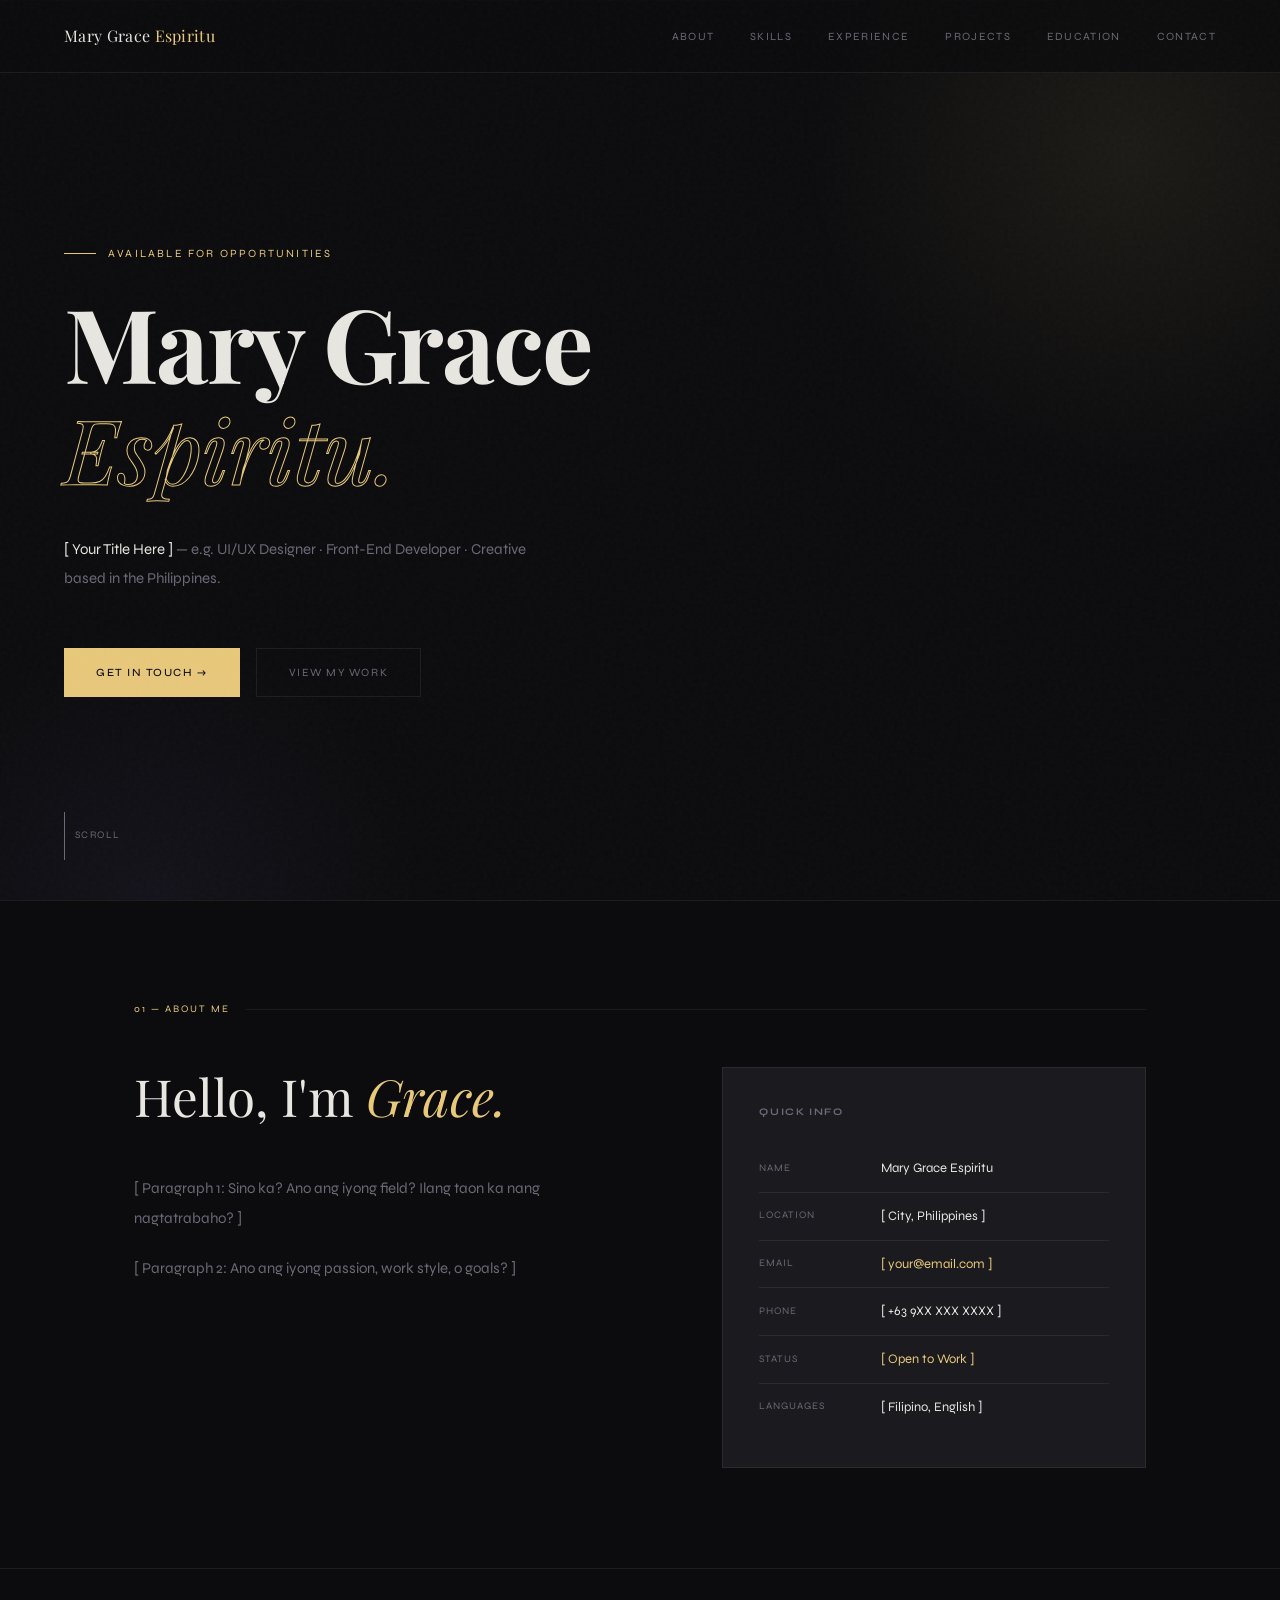
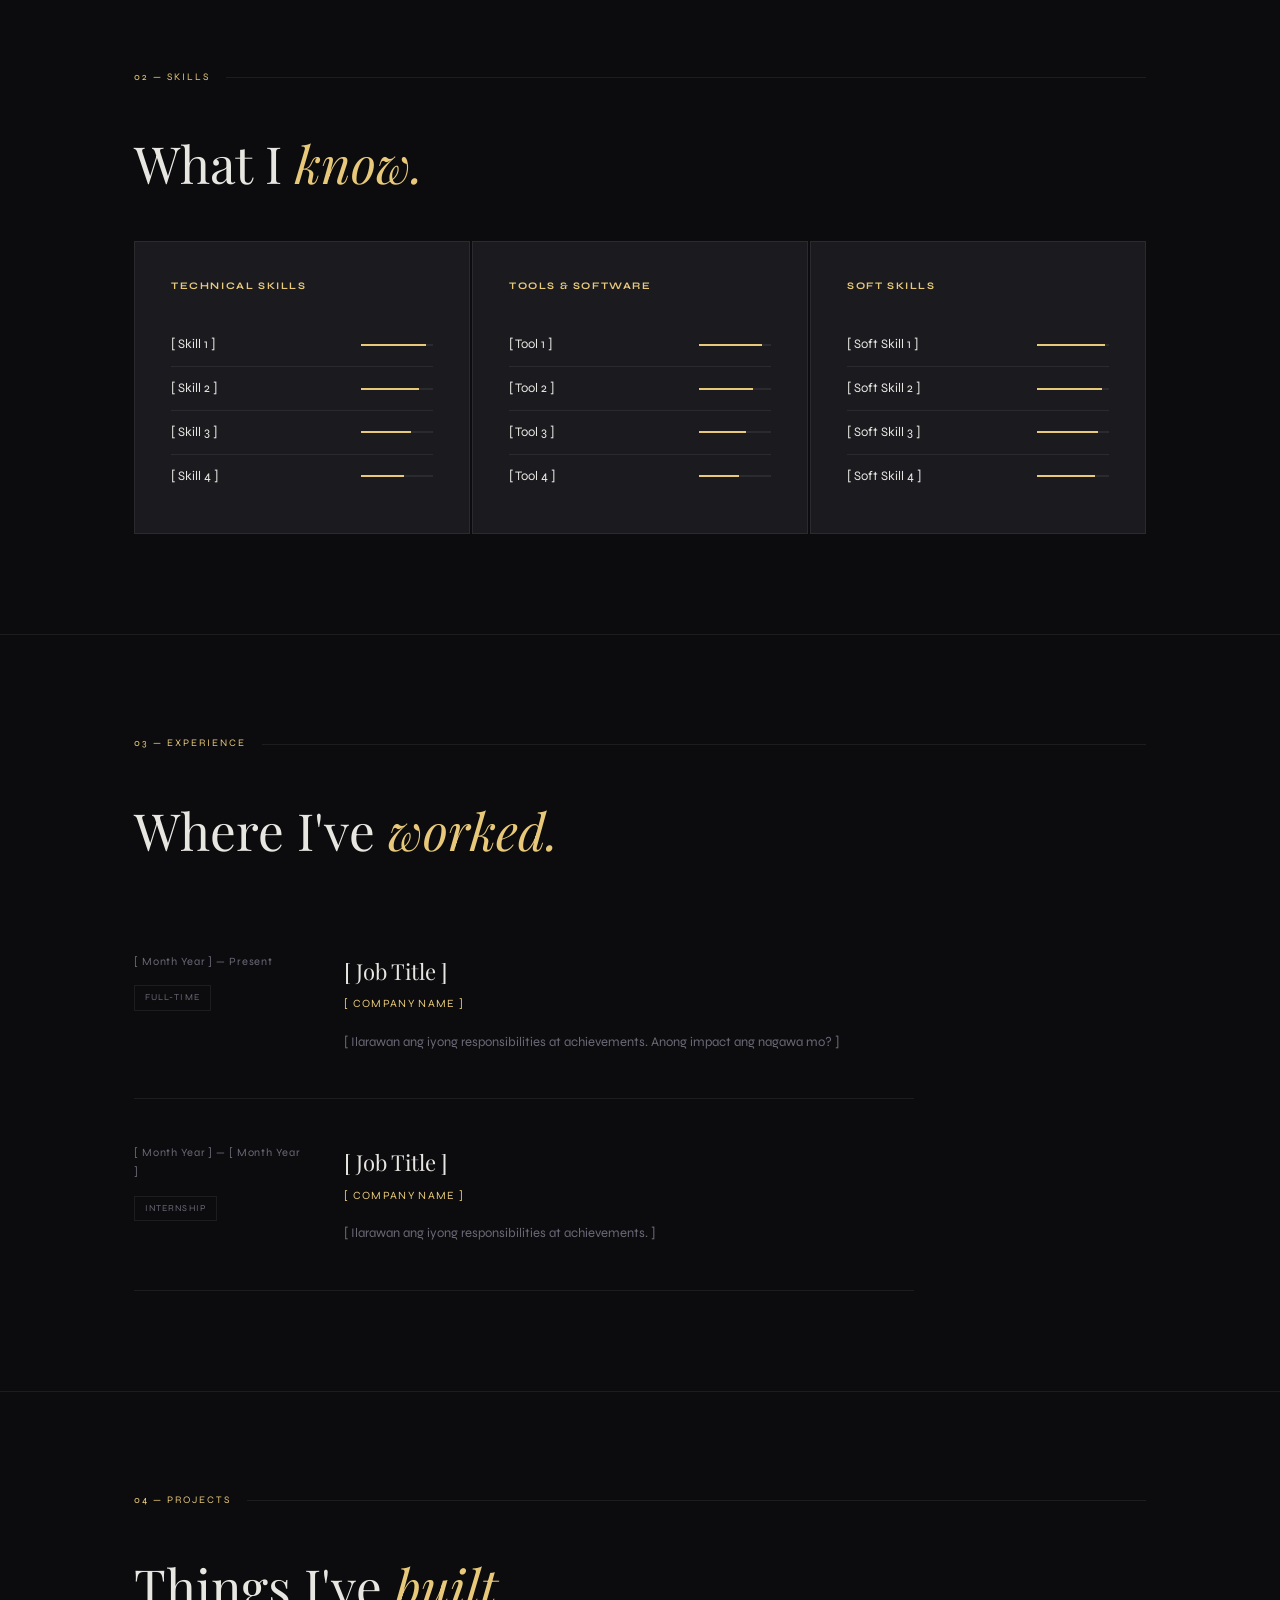
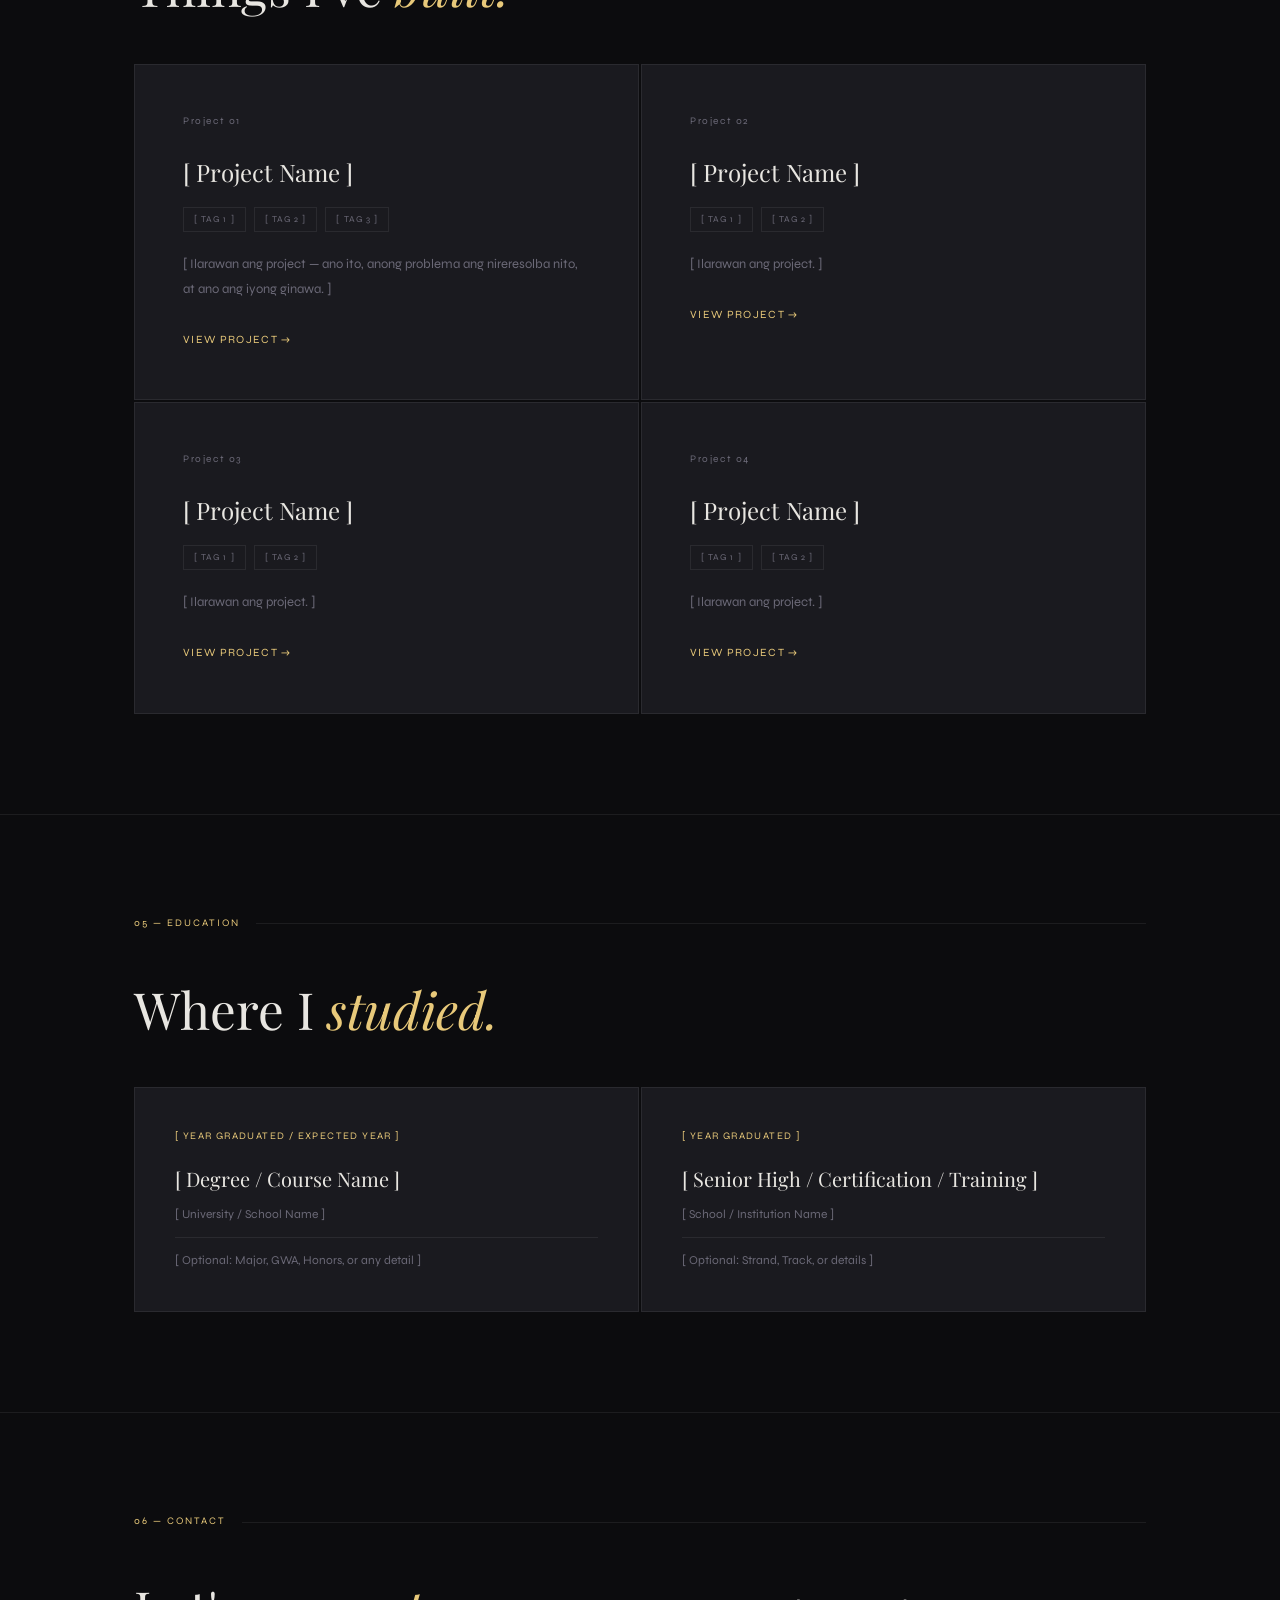
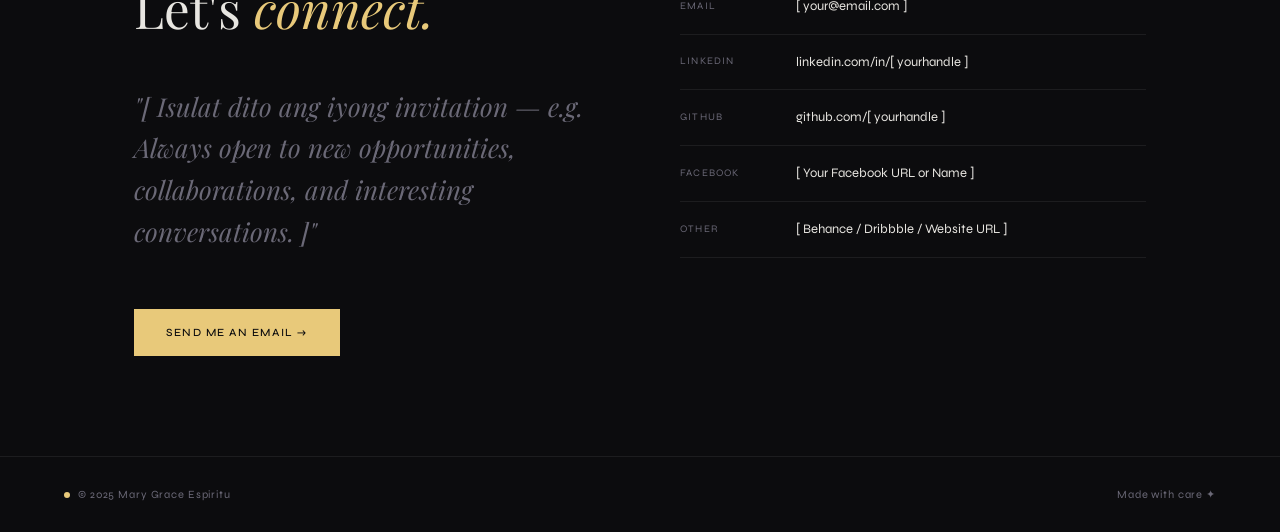
==== index.html @ 6eaf4b21 "renamed:    home.css -> index.css 	renamed:    home.html -> index.html" ====
<!DOCTYPE html>
<html lang="en">

<head>
    <meta charset="UTF-8" />
    <meta name="viewport" content="width=device-width, initial-scale=1.0" />
    <title>Mary Grace Espiritu — Portfolio</title>
    <link href="https://fonts.googleapis.com/css2?family=Playfair+Display:ital,wght@0,400;0,700;1,400;1,700&family=Syne:wght@300;400;500&display=swap" rel="stylesheet" />
    <link rel="stylesheet" href="index.css">
</head>

<body>

    <!-- ═══ NAV ═══ -->
    <nav>
        <a class="nav-logo" href="#">Mary Grace <span>Espiritu</span></a>
        <ul class="nav-links">
            <li><a href="#about">About</a></li>
            <li><a href="#skills">Skills</a></li>
            <li><a href="#experience">Experience</a></li>
            <li><a href="#projects">Projects</a></li>
            <li><a href="#education">Education</a></li>
            <li><a href="#contact">Contact</a></li>
        </ul>
    </nav>


    <!-- ═══════════════════════════════════════════════
     HERO
     ✏️ Palitan ang mga [ ] na text
═══════════════════════════════════════════════ -->
    <section class="hero">
        <div class="hero-glow"></div>
        <div class="hero-glow2"></div>

        <!-- ✏️ PALITAN: e.g. "Available for opportunities" o "Open to freelance work" -->
        <p class="hero-tag fade-in">Available for opportunities</p>

        <h1 class="hero-name fade-in">Mary Grace</h1>
        <p class="hero-name-italic fade-in">Espiritu.</p>

        <p class="hero-subtitle fade-in">
            <!-- ✏️ PALITAN: Ilagay ang iyong title at short description -->
            <strong>[ Your Title Here ]</strong> — e.g. UI/UX Designer · Front-End Developer · Creative based in the Philippines.
        </p>

        <div class="hero-actions fade-in">
            <!-- ✏️ PALITAN ang href ng iyong email -->
            <a class="btn-primary" href="#contact">Get In Touch →</a>
            <a class="btn-ghost" href="#projects">View My Work</a>
        </div>

        <div class="scroll-hint">
            <div class="scroll-line"></div>
            Scroll
        </div>
    </section>


    <!-- ═══════════════════════════════════════════════
     ABOUT
     ✏️ Palitan ang mga [ ] na text
═══════════════════════════════════════════════ -->
    <section id="about">
        <div class="section-inner">
            <p class="section-label">01 — About Me</p>
            <div class="about-grid fade-in">

                <div>
                    <h2 class="section-heading">Hello, I'm <em>Grace.</em></h2>
                    <div class="about-bio">
                        <!-- ✏️ PALITAN: Isulat ang tungkol sa sarili mo (2-3 paragraphs) -->
                        <p>[ Paragraph 1: Sino ka? Ano ang iyong field? Ilang taon ka nang nagtatrabaho? ]</p>
                        <p>[ Paragraph 2: Ano ang iyong passion, work style, o goals? ]</p>
                    </div>
                </div>

                <div class="info-card">
                    <h4>Quick Info</h4>
                    <ul class="info-list">
                        <li>
                            <span>Name</span>
                            <span>Mary Grace Espiritu</span>
                        </li>
                        <li>
                            <span>Location</span>
                            <span>[ City, Philippines ]</span> <!-- ✏️ PALITAN -->
                        </li>
                        <li>
                            <span>Email</span>
                            <span><a href="mailto:your@email.com">[ your@email.com ]</a></span> <!-- ✏️ PALITAN -->
                        </li>
                        <li>
                            <span>Phone</span>
                            <span>[ +63 9XX XXX XXXX ]</span> <!-- ✏️ PALITAN -->
                        </li>
                        <li>
                            <span>Status</span>
                            <!-- ✏️ PALITAN: Open to Work / Employed / Freelance -->
                            <span style="color:var(--accent)">[ Open to Work ]</span>
                        </li>
                        <li>
                            <span>Languages</span>
                            <span>[ Filipino, English ]</span> <!-- ✏️ PALITAN -->
                        </li>
                    </ul>
                </div>

            </div>
        </div>
    </section>


    <!-- ═══════════════════════════════════════════════
     SKILLS
     ✏️ Palitan ang mga [ ] na text
     ✏️ Baguhin ang width ng skill-bar-fill (100% = expert, 50% = beginner)
═══════════════════════════════════════════════ -->
    <section id="skills">
        <div class="section-inner">
            <p class="section-label">02 — Skills</p>
            <h2 class="section-heading fade-in">What I <em>know.</em></h2>

            <div class="skills-grid fade-in">

                <!-- GROUP 1 -->
                <div class="skill-group">
                    <h4>Technical Skills</h4>
                    <!-- ✏️ PALITAN ang skill names + width -->
                    <div class="skill-item"><span>[ Skill 1 ]</span>
                        <div class="skill-bar">
                            <div class="skill-bar-fill" style="width:90%"></div>
                        </div>
                    </div>
                    <div class="skill-item"><span>[ Skill 2 ]</span>
                        <div class="skill-bar">
                            <div class="skill-bar-fill" style="width:80%"></div>
                        </div>
                    </div>
                    <div class="skill-item"><span>[ Skill 3 ]</span>
                        <div class="skill-bar">
                            <div class="skill-bar-fill" style="width:70%"></div>
                        </div>
                    </div>
                    <div class="skill-item"><span>[ Skill 4 ]</span>
                        <div class="skill-bar">
                            <div class="skill-bar-fill" style="width:60%"></div>
                        </div>
                    </div>
                    <!-- ✏️ I-copy ang isang line para mag-add ng skill -->
                </div>

                <!-- GROUP 2 -->
                <div class="skill-group">
                    <h4>Tools &amp; Software</h4>
                    <!-- ✏️ PALITAN -->
                    <div class="skill-item"><span>[ Tool 1 ]</span>
                        <div class="skill-bar">
                            <div class="skill-bar-fill" style="width:88%"></div>
                        </div>
                    </div>
                    <div class="skill-item"><span>[ Tool 2 ]</span>
                        <div class="skill-bar">
                            <div class="skill-bar-fill" style="width:75%"></div>
                        </div>
                    </div>
                    <div class="skill-item"><span>[ Tool 3 ]</span>
                        <div class="skill-bar">
                            <div class="skill-bar-fill" style="width:65%"></div>
                        </div>
                    </div>
                    <div class="skill-item"><span>[ Tool 4 ]</span>
                        <div class="skill-bar">
                            <div class="skill-bar-fill" style="width:55%"></div>
                        </div>
                    </div>
                </div>

                <!-- GROUP 3 -->
                <div class="skill-group">
                    <h4>Soft Skills</h4>
                    <!-- ✏️ PALITAN -->
                    <div class="skill-item"><span>[ Soft Skill 1 ]</span>
                        <div class="skill-bar">
                            <div class="skill-bar-fill" style="width:95%"></div>
                        </div>
                    </div>
                    <div class="skill-item"><span>[ Soft Skill 2 ]</span>
                        <div class="skill-bar">
                            <div class="skill-bar-fill" style="width:90%"></div>
                        </div>
                    </div>
                    <div class="skill-item"><span>[ Soft Skill 3 ]</span>
                        <div class="skill-bar">
                            <div class="skill-bar-fill" style="width:85%"></div>
                        </div>
                    </div>
                    <div class="skill-item"><span>[ Soft Skill 4 ]</span>
                        <div class="skill-bar">
                            <div class="skill-bar-fill" style="width:80%"></div>
                        </div>
                    </div>
                </div>

            </div>
        </div>
    </section>


    <!-- ═══════════════════════════════════════════════
     EXPERIENCE
     ✏️ I-COPY ang isang .timeline-item block para mag-add ng bagong experience
═══════════════════════════════════════════════ -->
    <section id="experience">
        <div class="section-inner">
            <p class="section-label">03 — Experience</p>
            <h2 class="section-heading fade-in">Where I've <em>worked.</em></h2>

            <div class="timeline fade-in">

                <!-- ── EXPERIENCE 1 ── -->
                <div class="timeline-item">
                    <div>
                        <div class="timeline-date">[ Month Year ] — Present</div> <!-- ✏️ PALITAN -->
                        <div class="timeline-badge">Full-time</div> <!-- ✏️ PALITAN: Full-time / Part-time / Internship / Freelance -->
                    </div>
                    <div>
                        <div class="timeline-role">[ Job Title ]</div> <!-- ✏️ PALITAN -->
                        <div class="timeline-company">[ Company Name ]</div> <!-- ✏️ PALITAN -->
                        <div class="timeline-desc">
                            [ Ilarawan ang iyong responsibilities at achievements. Anong impact ang nagawa mo? ] <!-- ✏️ PALITAN -->
                        </div>
                    </div>
                </div>

                <!-- ── EXPERIENCE 2 ── -->
                <div class="timeline-item">
                    <div>
                        <div class="timeline-date">[ Month Year ] — [ Month Year ]</div> <!-- ✏️ PALITAN -->
                        <div class="timeline-badge">Internship</div> <!-- ✏️ PALITAN -->
                    </div>
                    <div>
                        <div class="timeline-role">[ Job Title ]</div> <!-- ✏️ PALITAN -->
                        <div class="timeline-company">[ Company Name ]</div> <!-- ✏️ PALITAN -->
                        <div class="timeline-desc">
                            [ Ilarawan ang iyong responsibilities at achievements. ] <!-- ✏️ PALITAN -->
                        </div>
                    </div>
                </div>

                <!-- ✏️ I-COPY ang block sa itaas para mag-add ng more experience -->

            </div>
        </div>
    </section>


    <!-- ═══════════════════════════════════════════════
     PROJECTS
     ✏️ I-COPY ang isang .project-card block para mag-add ng bagong project
═══════════════════════════════════════════════ -->
    <section id="projects">
        <div class="section-inner">
            <p class="section-label">04 — Projects</p>
            <h2 class="section-heading fade-in">Things I've <em>built.</em></h2>

            <div class="projects-grid fade-in">

                <!-- ── PROJECT 1 ── -->
                <div class="project-card">
                    <div class="project-num">Project 01</div>
                    <div class="project-title">[ Project Name ]</div> <!-- ✏️ PALITAN -->
                    <div class="project-tags">
                        <span class="tag">[ Tag 1 ]</span> <!-- ✏️ PALITAN: e.g. HTML, CSS, Figma -->
                        <span class="tag">[ Tag 2 ]</span>
                        <span class="tag">[ Tag 3 ]</span>
                    </div>
                    <div class="project-desc">
                        [ Ilarawan ang project — ano ito, anong problema ang nireresolba nito, at ano ang iyong ginawa. ] <!-- ✏️ PALITAN -->
                    </div>
                    <a class="project-link" href="#" target="_blank">View Project →</a> <!-- ✏️ PALITAN ang href -->
                </div>

                <!-- ── PROJECT 2 ── -->
                <div class="project-card">
                    <div class="project-num">Project 02</div>
                    <div class="project-title">[ Project Name ]</div> <!-- ✏️ PALITAN -->
                    <div class="project-tags">
                        <span class="tag">[ Tag 1 ]</span>
                        <span class="tag">[ Tag 2 ]</span>
                    </div>
                    <div class="project-desc">
                        [ Ilarawan ang project. ] <!-- ✏️ PALITAN -->
                    </div>
                    <a class="project-link" href="#" target="_blank">View Project →</a> <!-- ✏️ PALITAN ang href -->
                </div>

                <!-- ── PROJECT 3 ── -->
                <div class="project-card">
                    <div class="project-num">Project 03</div>
                    <div class="project-title">[ Project Name ]</div> <!-- ✏️ PALITAN -->
                    <div class="project-tags">
                        <span class="tag">[ Tag 1 ]</span>
                        <span class="tag">[ Tag 2 ]</span>
                    </div>
                    <div class="project-desc">
                        [ Ilarawan ang project. ] <!-- ✏️ PALITAN -->
                    </div>
                    <a class="project-link" href="#" target="_blank">View Project →</a> <!-- ✏️ PALITAN ang href -->
                </div>

                <!-- ── PROJECT 4 ── -->
                <div class="project-card">
                    <div class="project-num">Project 04</div>
                    <div class="project-title">[ Project Name ]</div> <!-- ✏️ PALITAN -->
                    <div class="project-tags">
                        <span class="tag">[ Tag 1 ]</span>
                        <span class="tag">[ Tag 2 ]</span>
                    </div>
                    <div class="project-desc">
                        [ Ilarawan ang project. ] <!-- ✏️ PALITAN -->
                    </div>
                    <a class="project-link" href="#" target="_blank">View Project →</a> <!-- ✏️ PALITAN ang href -->
                </div>

                <!-- ✏️ I-COPY ang block sa itaas para mag-add ng more projects -->

            </div>
        </div>
    </section>


    <!-- ═══════════════════════════════════════════════
     EDUCATION
     ✏️ I-COPY ang isang .edu-card block para mag-add ng bagong education entry
═══════════════════════════════════════════════ -->
    <section id="education">
        <div class="section-inner">
            <p class="section-label">05 — Education</p>
            <h2 class="section-heading fade-in">Where I <em>studied.</em></h2>

            <div class="edu-grid fade-in">

                <!-- ── EDUCATION 1 ── -->
                <div class="edu-card">
                    <div class="edu-year">[ Year Graduated / Expected Year ]</div> <!-- ✏️ PALITAN -->
                    <div class="edu-degree">[ Degree / Course Name ]</div> <!-- ✏️ PALITAN: e.g. BS Information Technology -->
                    <div class="edu-school">[ University / School Name ]</div> <!-- ✏️ PALITAN -->
                    <div class="edu-detail">
                        [ Optional: Major, GWA, Honors, or any detail ] <!-- ✏️ PALITAN o tanggalin ang div na ito -->
                    </div>
                </div>

                <!-- ── EDUCATION 2 ── -->
                <div class="edu-card">
                    <div class="edu-year">[ Year Graduated ]</div> <!-- ✏️ PALITAN -->
                    <div class="edu-degree">[ Senior High / Certification / Training ]</div> <!-- ✏️ PALITAN -->
                    <div class="edu-school">[ School / Institution Name ]</div> <!-- ✏️ PALITAN -->
                    <div class="edu-detail">
                        [ Optional: Strand, Track, or details ] <!-- ✏️ PALITAN o tanggalin -->
                    </div>
                </div>

                <!-- ✏️ I-COPY ang block sa itaas para mag-add ng certifications, trainings, etc. -->

            </div>
        </div>
    </section>


    <!-- ═══════════════════════════════════════════════
     CONTACT
     ✏️ Palitan ang mga [ ] na text
═══════════════════════════════════════════════ -->
    <section id="contact">
        <div class="section-inner">
            <p class="section-label">06 — Contact</p>
            <div class="contact-grid fade-in">

                <div>
                    <h2 class="section-heading">Let's <em>connect.</em></h2>
                    <!-- ✏️ PALITAN: Isulat ang iyong personal na mensahe -->
                    <p class="contact-note">
                        "[ Isulat dito ang iyong invitation — e.g. Always open to new opportunities, collaborations, and interesting conversations. ]"
                    </p>
                    <br>
                    <!-- ✏️ PALITAN ang email -->
                    <a class="btn-primary" href="mailto:your@email.com">Send Me an Email →</a>
                </div>

                <ul class="contact-links">
                    <li>
                        <span>Email</span>
                        <a href="mailto:your@email.com">[ your@email.com ]</a> <!-- ✏️ PALITAN -->
                    </li>
                    <li>
                        <span>LinkedIn</span>
                        <a href="https://linkedin.com/in/yourhandle" target="_blank">linkedin.com/in/[ yourhandle ]</a> <!-- ✏️ PALITAN -->
                    </li>
                    <li>
                        <span>GitHub</span>
                        <!-- ✏️ PALITAN o tanggalin ang li na ito kung hindi relevant -->
                        <a href="https://github.com/yourhandle" target="_blank">github.com/[ yourhandle ]</a>
                    </li>
                    <li>
                        <span>Facebook</span>
                        <a href="#" target="_blank">[ Your Facebook URL or Name ]</a> <!-- ✏️ PALITAN -->
                    </li>
                    <li>
                        <span>Other</span>
                        <!-- ✏️ PALITAN: Behance, Dribbble, personal website, etc. O tanggalin kung wala -->
                        <a href="#">[ Behance / Dribbble / Website URL ]</a>
                    </li>
                </ul>

            </div>
        </div>
    </section>


    <!-- FOOTER -->
    <footer>
        <span><span class="footer-dot"></span>© 2025 Mary Grace Espiritu</span>
        <span>Made with care ✦</span>
    </footer>


    <script>
        // Scroll fade-in animation
        const fadeEls = document.querySelectorAll('.fade-in');
        const observer = new IntersectionObserver((entries) => {
            entries.forEach((entry, i) => {
                if (entry.isIntersecting) {
                    setTimeout(() => entry.target.classList.add('visible'), i * 80);
                    observer.unobserve(entry.target);
                }
            });
        }, {
            threshold: 0.1
        });
        fadeEls.forEach(el => observer.observe(el));
    </script>

</body>

</html>
---- index.css ----
:root {
  --bg: #0c0c0e;
  --surface: #131316;
  --card: #1a1a1f;
  --border: rgba(255, 255, 255, 0.07);
  --text: #e8e6e1;
  --muted: #6b6977;
  --accent: #e8c97a;
  --accent2: #9b7fe8;
}

*,
*::before,
*::after {
  box-sizing: border-box;
  margin: 0;
  padding: 0;
}
html {
  scroll-behavior: smooth;
}

body {
  background: var(--bg);
  color: var(--text);
  font-family: "Syne", sans-serif;
  font-weight: 300;
  font-size: 14px;
  line-height: 1.75;
  overflow-x: hidden;
}

/* ─── NOISE OVERLAY ─── */
body::before {
  content: "";
  position: fixed;
  inset: 0;
  background-image: url("data:image/svg+xml,%3Csvg viewBox='0 0 256 256' xmlns='http://www.w3.org/2000/svg'%3E%3Cfilter id='n'%3E%3CfeTurbulence type='fractalNoise' baseFrequency='0.9' numOctaves='4' stitchTiles='stitch'/%3E%3C/filter%3E%3Crect width='100%25' height='100%25' filter='url(%23n)' opacity='1'/%3E%3C/svg%3E");
  opacity: 0.025;
  pointer-events: none;
  z-index: 9999;
}

/* ─── SCROLLBAR ─── */
::-webkit-scrollbar {
  width: 4px;
}
::-webkit-scrollbar-track {
  background: var(--bg);
}
::-webkit-scrollbar-thumb {
  background: var(--accent);
  border-radius: 2px;
}

/* ─── NAV ─── */
nav {
  position: fixed;
  top: 0;
  left: 0;
  right: 0;
  z-index: 100;
  display: flex;
  justify-content: space-between;
  align-items: center;
  padding: 22px 64px;
  background: rgba(12, 12, 14, 0.85);
  backdrop-filter: blur(16px);
  border-bottom: 1px solid var(--border);
}
.nav-logo {
  font-family: "Playfair Display", serif;
  font-size: 16px;
  font-weight: 400;
  letter-spacing: 0.02em;
  color: var(--text);
  text-decoration: none;
}
.nav-logo span {
  color: var(--accent);
}
.nav-links {
  display: flex;
  gap: 36px;
  list-style: none;
}
.nav-links a {
  color: var(--muted);
  text-decoration: none;
  font-size: 11px;
  letter-spacing: 0.12em;
  text-transform: uppercase;
  transition: color 0.2s;
}
.nav-links a:hover {
  color: var(--accent);
}

/* ─── HERO ─── */
.hero {
  min-height: 100vh;
  display: flex;
  flex-direction: column;
  justify-content: center;
  padding: 120px 64px 80px;
  position: relative;
  overflow: hidden;
}
.hero-glow {
  position: absolute;
  top: -200px;
  right: -200px;
  width: 700px;
  height: 700px;
  background: radial-gradient(
    circle,
    rgba(232, 201, 122, 0.08) 0%,
    transparent 65%
  );
  pointer-events: none;
}
.hero-glow2 {
  position: absolute;
  bottom: -300px;
  left: -150px;
  width: 600px;
  height: 600px;
  background: radial-gradient(
    circle,
    rgba(155, 127, 232, 0.06) 0%,
    transparent 65%
  );
  pointer-events: none;
}
.hero-tag {
  font-size: 11px;
  letter-spacing: 0.2em;
  text-transform: uppercase;
  color: var(--accent);
  margin-bottom: 28px;
  display: flex;
  align-items: center;
  gap: 12px;
}
.hero-tag::before {
  content: "";
  display: inline-block;
  width: 32px;
  height: 1px;
  background: var(--accent);
}
.hero-name {
  font-family: "Playfair Display", serif;
  font-size: clamp(54px, 8vw, 110px);
  font-weight: 700;
  line-height: 1;
  letter-spacing: -0.02em;
  margin-bottom: 8px;
}
.hero-name-italic {
  font-family: "Playfair Display", serif;
  font-size: clamp(44px, 7vw, 96px);
  font-style: italic;
  font-weight: 400;
  color: transparent;
  -webkit-text-stroke: 1px var(--accent);
  line-height: 1.05;
  margin-bottom: 40px;
}
.hero-subtitle {
  font-size: 15px;
  color: var(--muted);
  max-width: 480px;
  line-height: 1.9;
  margin-bottom: 56px;
}
.hero-subtitle strong {
  color: var(--text);
  font-weight: 400;
}
.hero-actions {
  display: flex;
  gap: 16px;
  flex-wrap: wrap;
}
.btn-primary {
  display: inline-flex;
  align-items: center;
  gap: 10px;
  padding: 14px 32px;
  background: var(--accent);
  color: #0c0c0e;
  font-family: "Syne", sans-serif;
  font-size: 11px;
  font-weight: 500;
  letter-spacing: 0.14em;
  text-transform: uppercase;
  text-decoration: none;
  transition:
    background 0.25s,
    transform 0.2s;
}
.btn-primary:hover {
  background: #f0d690;
  transform: translateY(-2px);
}
.btn-ghost {
  display: inline-flex;
  align-items: center;
  gap: 10px;
  padding: 14px 32px;
  border: 1px solid var(--border);
  color: var(--muted);
  font-family: "Syne", sans-serif;
  font-size: 11px;
  font-weight: 400;
  letter-spacing: 0.14em;
  text-transform: uppercase;
  text-decoration: none;
  transition:
    border-color 0.25s,
    color 0.25s;
}
.btn-ghost:hover {
  border-color: var(--accent);
  color: var(--accent);
}

.scroll-hint {
  position: absolute;
  bottom: 40px;
  left: 64px;
  display: flex;
  align-items: center;
  gap: 10px;
  font-size: 10px;
  letter-spacing: 0.14em;
  text-transform: uppercase;
  color: var(--muted);
}
.scroll-line {
  width: 1px;
  height: 48px;
  background: var(--muted);
  animation: scrollPulse 2s ease-in-out infinite;
}
@keyframes scrollPulse {
  0%,
  100% {
    opacity: 0.3;
    transform: scaleY(1);
  }
  50% {
    opacity: 1;
    transform: scaleY(0.6);
  }
}

/* ─── SECTION BASE ─── */
section {
  border-top: 1px solid var(--border);
}
.section-inner {
  max-width: 1140px;
  margin: 0 auto;
  padding: 100px 64px;
}
.section-label {
  font-size: 10px;
  letter-spacing: 0.2em;
  text-transform: uppercase;
  color: var(--accent);
  margin-bottom: 48px;
  display: flex;
  align-items: center;
  gap: 16px;
}
.section-label::after {
  content: "";
  flex: 1;
  height: 1px;
  background: var(--border);
}
.section-heading {
  font-family: "Playfair Display", serif;
  font-size: clamp(34px, 4vw, 56px);
  font-weight: 400;
  line-height: 1.15;
  margin-bottom: 48px;
}
.section-heading em {
  font-style: italic;
  color: var(--accent);
}

/* ─── ABOUT ─── */
.about-grid {
  display: grid;
  grid-template-columns: 1.2fr 1fr;
  gap: 80px;
  align-items: start;
}
.about-bio {
  font-size: 15px;
  line-height: 2;
  color: var(--muted);
}
.about-bio p + p {
  margin-top: 20px;
}
.about-bio strong {
  color: var(--text);
  font-weight: 400;
}

.info-card {
  background: var(--card);
  border: 1px solid var(--border);
  padding: 36px;
}
.info-card h4 {
  font-size: 10px;
  letter-spacing: 0.16em;
  text-transform: uppercase;
  color: var(--muted);
  margin-bottom: 24px;
}
.info-list {
  list-style: none;
}
.info-list li {
  display: grid;
  grid-template-columns: 110px 1fr;
  gap: 12px;
  padding: 12px 0;
  border-bottom: 1px solid var(--border);
  font-size: 13px;
  align-items: center;
}
.info-list li:last-child {
  border-bottom: none;
}
.info-list li span:first-child {
  font-size: 10px;
  letter-spacing: 0.1em;
  text-transform: uppercase;
  color: var(--muted);
}
.info-list a {
  color: var(--accent);
  text-decoration: none;
}
.info-list a:hover {
  text-decoration: underline;
}

/* ─── SKILLS ─── */
.skills-grid {
  display: grid;
  grid-template-columns: repeat(3, 1fr);
  gap: 2px;
}
.skill-group {
  background: var(--card);
  border: 1px solid var(--border);
  padding: 36px;
}
.skill-group h4 {
  font-size: 10px;
  letter-spacing: 0.16em;
  text-transform: uppercase;
  color: var(--accent);
  margin-bottom: 28px;
}
.skill-item {
  padding: 10px 0;
  border-bottom: 1px solid var(--border);
  font-size: 13px;
  display: flex;
  justify-content: space-between;
  align-items: center;
  gap: 12px;
}
.skill-item:last-child {
  border-bottom: none;
}
.skill-bar {
  width: 72px;
  height: 2px;
  background: var(--border);
  flex-shrink: 0;
  position: relative;
}
.skill-bar-fill {
  position: absolute;
  top: 0;
  left: 0;
  height: 100%;
  background: var(--accent);
}

/* ─── EXPERIENCE ─── */
.timeline {
  max-width: 780px;
}
.timeline-item {
  display: grid;
  grid-template-columns: 170px 1fr;
  gap: 40px;
  padding: 44px 0;
  border-bottom: 1px solid var(--border);
}
.timeline-date {
  font-size: 11px;
  color: var(--muted);
  letter-spacing: 0.08em;
  margin-bottom: 6px;
}
.timeline-badge {
  display: inline-block;
  font-size: 9px;
  letter-spacing: 0.12em;
  text-transform: uppercase;
  padding: 4px 10px;
  border: 1px solid var(--border);
  color: var(--muted);
  margin-top: 8px;
}
.timeline-role {
  font-family: "Playfair Display", serif;
  font-size: 22px;
  font-weight: 400;
  margin-bottom: 4px;
}
.timeline-company {
  font-size: 11px;
  letter-spacing: 0.12em;
  text-transform: uppercase;
  color: var(--accent);
  margin-bottom: 16px;
}
.timeline-desc {
  font-size: 13px;
  color: var(--muted);
  line-height: 1.9;
}

/* ─── PROJECTS ─── */
.projects-grid {
  display: grid;
  grid-template-columns: repeat(2, 1fr);
  gap: 2px;
}
.project-card {
  background: var(--card);
  padding: 48px;
  border: 1px solid var(--border);
  transition:
    background 0.3s,
    border-color 0.3s;
  position: relative;
  overflow: hidden;
}
.project-card::before {
  content: "";
  position: absolute;
  top: 0;
  left: 0;
  right: 0;
  height: 2px;
  background: linear-gradient(90deg, var(--accent), var(--accent2));
  transform: scaleX(0);
  transform-origin: left;
  transition: transform 0.4s ease;
}
.project-card:hover::before {
  transform: scaleX(1);
}
.project-card:hover {
  background: #1f1f26;
  border-color: rgba(255, 255, 255, 0.12);
}
.project-num {
  font-size: 10px;
  letter-spacing: 0.16em;
  color: var(--muted);
  margin-bottom: 20px;
}
.project-title {
  font-family: "Playfair Display", serif;
  font-size: 24px;
  font-weight: 400;
  margin-bottom: 14px;
}
.project-tags {
  display: flex;
  flex-wrap: wrap;
  gap: 8px;
  margin-bottom: 20px;
}
.tag {
  font-size: 9px;
  letter-spacing: 0.12em;
  text-transform: uppercase;
  padding: 4px 10px;
  border: 1px solid var(--border);
  color: var(--muted);
}
.project-desc {
  font-size: 13px;
  color: var(--muted);
  line-height: 1.9;
}
.project-link {
  display: inline-flex;
  align-items: center;
  gap: 8px;
  margin-top: 28px;
  font-size: 11px;
  letter-spacing: 0.12em;
  text-transform: uppercase;
  color: var(--accent);
  text-decoration: none;
  transition: gap 0.2s;
}
.project-link:hover {
  gap: 14px;
}

/* ─── EDUCATION ─── */
.edu-grid {
  display: grid;
  grid-template-columns: repeat(2, 1fr);
  gap: 2px;
}
.edu-card {
  background: var(--card);
  border: 1px solid var(--border);
  padding: 40px;
}
.edu-year {
  font-size: 10px;
  letter-spacing: 0.14em;
  text-transform: uppercase;
  color: var(--accent);
  margin-bottom: 16px;
}
.edu-degree {
  font-family: "Playfair Display", serif;
  font-size: 20px;
  font-weight: 400;
  margin-bottom: 8px;
}
.edu-school {
  font-size: 12px;
  color: var(--muted);
}
.edu-detail {
  font-size: 12px;
  color: var(--muted);
  margin-top: 12px;
  padding-top: 12px;
  border-top: 1px solid var(--border);
}

/* ─── CONTACT ─── */
.contact-grid {
  display: grid;
  grid-template-columns: 1fr 1fr;
  gap: 80px;
  align-items: start;
}
.contact-note {
  font-family: "Playfair Display", serif;
  font-size: 26px;
  font-style: italic;
  font-weight: 400;
  color: var(--muted);
  line-height: 1.6;
  margin-bottom: 32px;
}
.contact-note strong {
  color: var(--text);
  font-style: normal;
}
.contact-links {
  list-style: none;
}
.contact-links li {
  display: grid;
  grid-template-columns: 100px 1fr;
  gap: 16px;
  padding: 16px 0;
  border-bottom: 1px solid var(--border);
  font-size: 13px;
  align-items: center;
}
.contact-links li span {
  font-size: 10px;
  letter-spacing: 0.12em;
  text-transform: uppercase;
  color: var(--muted);
}
.contact-links a {
  color: var(--text);
  text-decoration: none;
  transition: color 0.2s;
}
.contact-links a:hover {
  color: var(--accent);
}

/* ─── FOOTER ─── */
footer {
  border-top: 1px solid var(--border);
  padding: 28px 64px;
  display: flex;
  justify-content: space-between;
  align-items: center;
  font-size: 11px;
  color: var(--muted);
  letter-spacing: 0.08em;
}
.footer-dot {
  width: 6px;
  height: 6px;
  border-radius: 50%;
  background: var(--accent);
  display: inline-block;
  margin-right: 8px;
  animation: blink 2s ease-in-out infinite;
}
@keyframes blink {
  0%,
  100% {
    opacity: 1;
  }
  50% {
    opacity: 0.2;
  }
}

/* ─── FADE-IN ─── */
.fade-in {
  opacity: 0;
  transform: translateY(28px);
  transition:
    opacity 0.75s ease,
    transform 0.75s ease;
}
.fade-in.visible {
  opacity: 1;
  transform: none;
}

/* ─── RESPONSIVE ─── */
@media (max-width: 900px) {
  nav {
    padding: 18px 24px;
  }
  .nav-links {
    display: none;
  }
  .hero {
    padding: 100px 24px 60px;
  }
  .scroll-hint {
    left: 24px;
  }
  .section-inner {
    padding: 72px 24px;
  }
  .about-grid,
  .contact-grid {
    grid-template-columns: 1fr;
    gap: 40px;
  }
  .skills-grid,
  .projects-grid,
  .edu-grid {
    grid-template-columns: 1fr;
  }
  .timeline-item {
    grid-template-columns: 1fr;
    gap: 8px;
  }
  footer {
    flex-direction: column;
    gap: 8px;
    padding: 24px;
    text-align: center;
  }
}
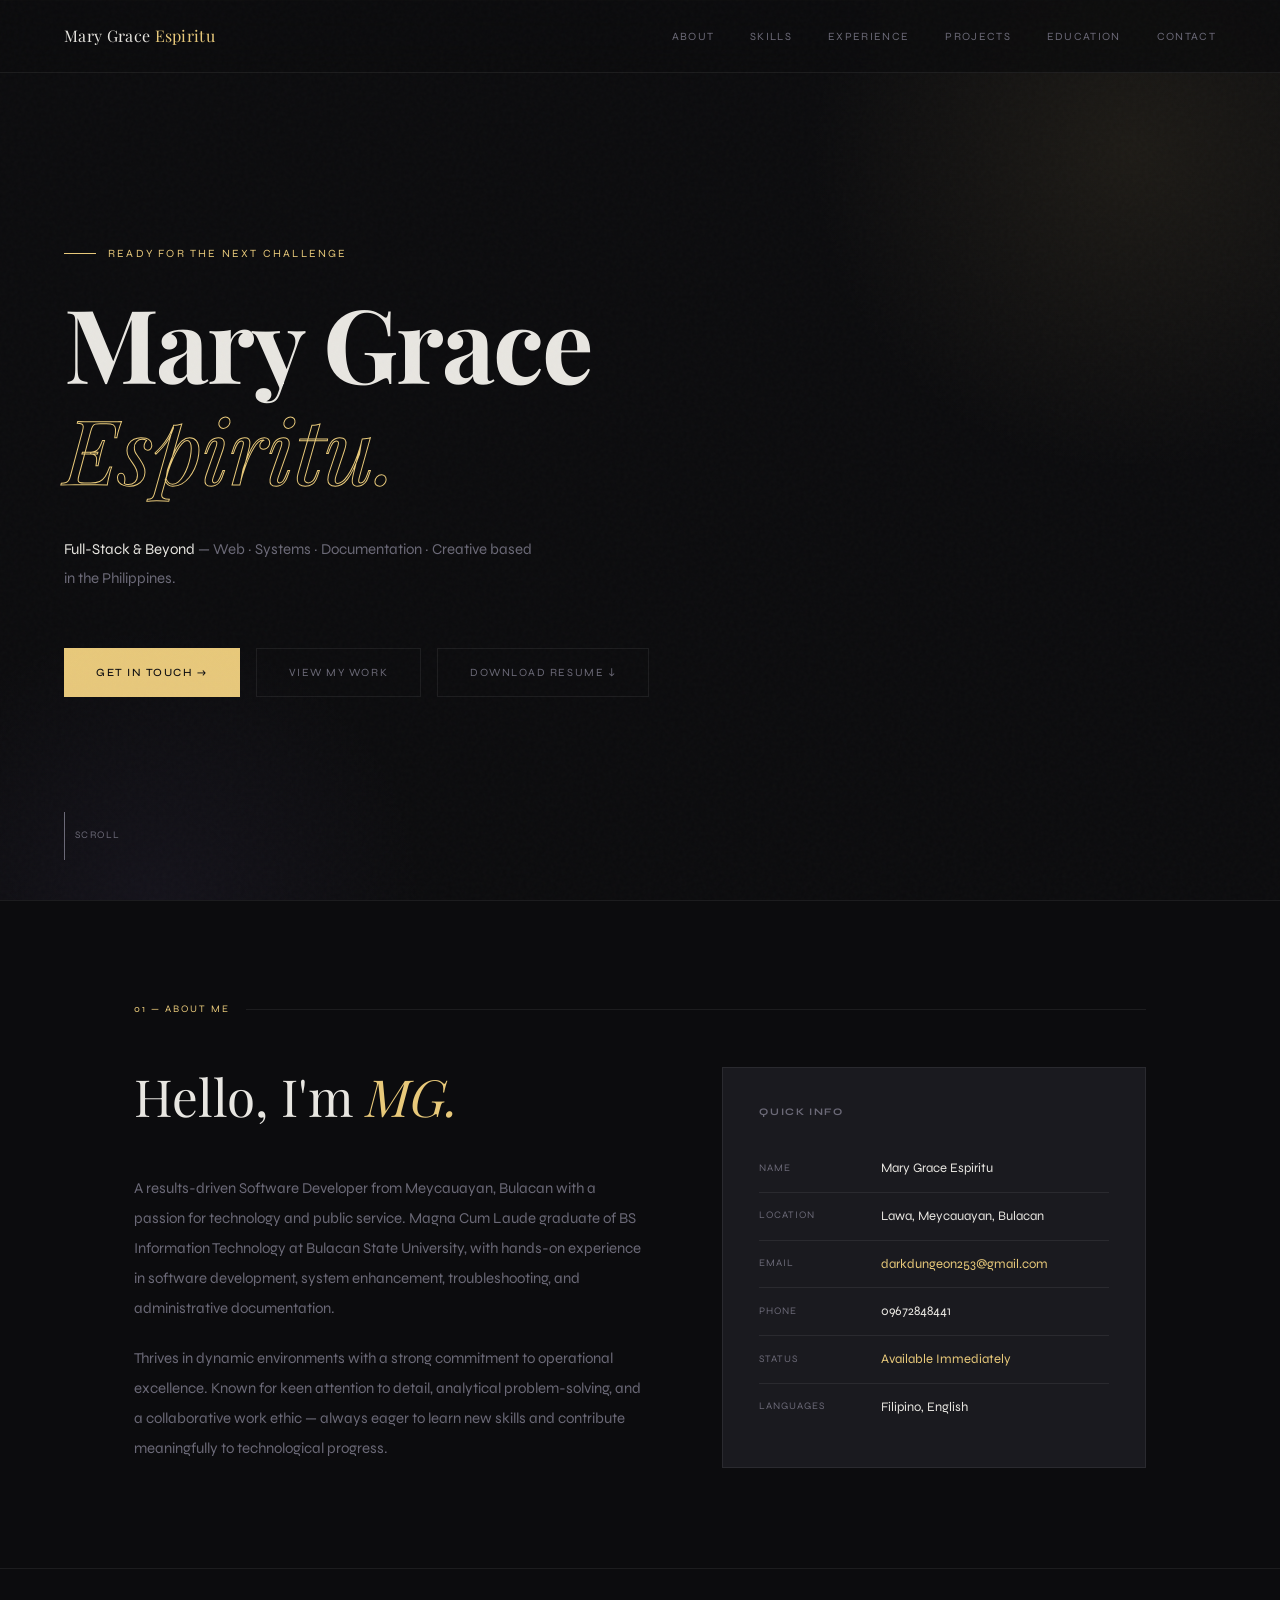
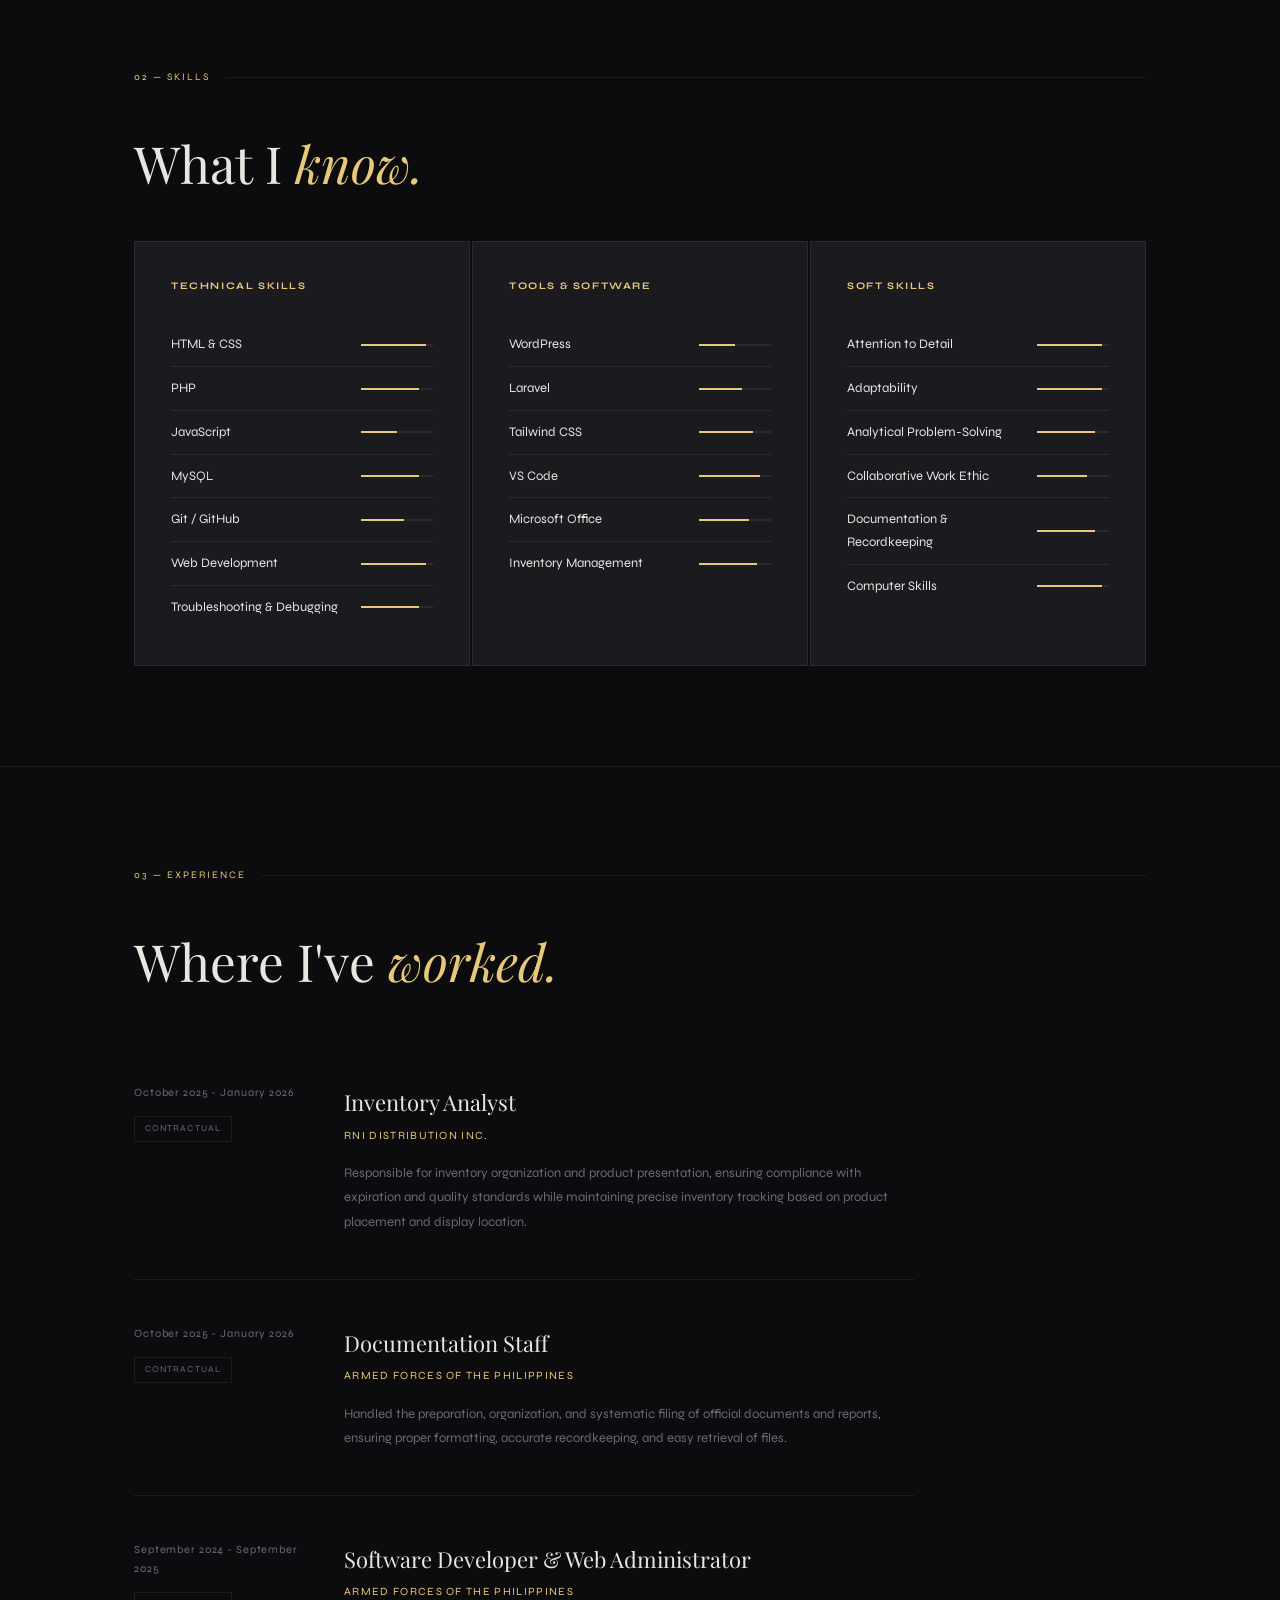
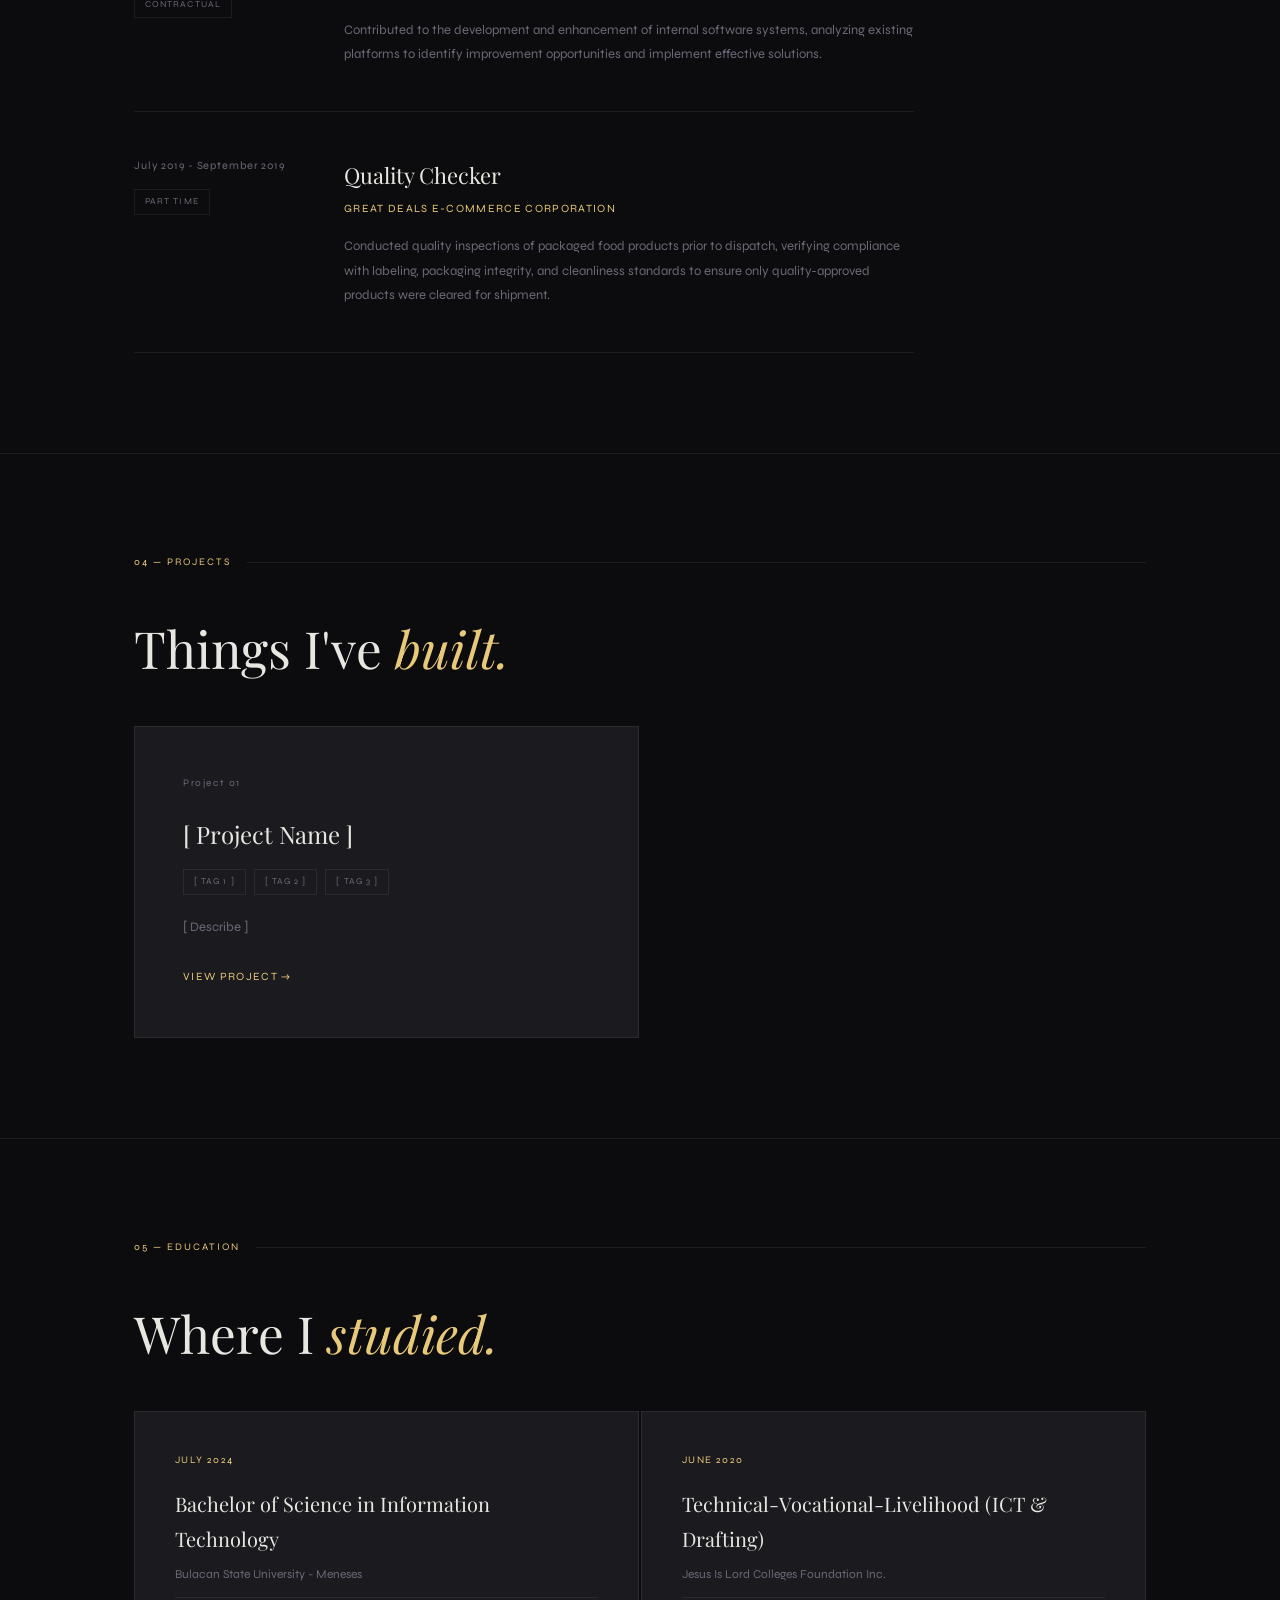
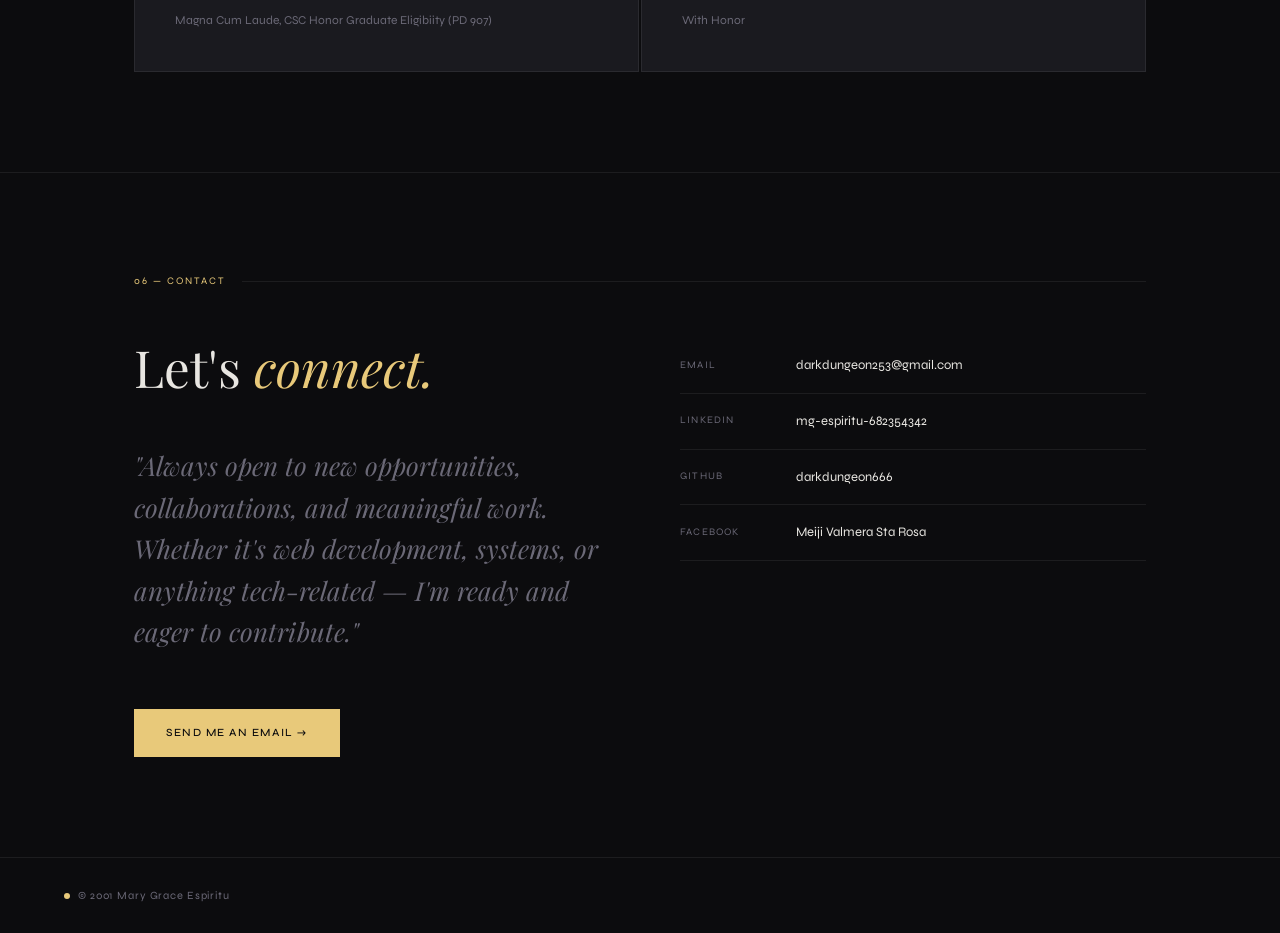
==== commit 10bfb551: "new file:   MaryGraceEspiritu.pdf 	modified:   index.html" ====
--- a/index.html
+++ b/index.html
@@ -1,446 +1,480 @@
-<!DOCTYPE html>
+<!doctype html>
 <html lang="en">
-
-<head>
+  <head>
     <meta charset="UTF-8" />
     <meta name="viewport" content="width=device-width, initial-scale=1.0" />
-    <title>Mary Grace Espiritu — Portfolio</title>
-    <link href="https://fonts.googleapis.com/css2?family=Playfair+Display:ital,wght@0,400;0,700;1,400;1,700&family=Syne:wght@300;400;500&display=swap" rel="stylesheet" />
-    <link rel="stylesheet" href="index.css">
-</head>
-
-<body>
-
-    <!-- ═══ NAV ═══ -->
+    <title>WELCOME</title>
+    <link
+      href="https://fonts.googleapis.com/css2?family=Playfair+Display:ital,wght@0,400;0,700;1,400;1,700&family=Syne:wght@300;400;500&display=swap"
+      rel="stylesheet"
+    />
+    <link rel="stylesheet" href="index.css" />
+  </head>
+
+  <body>
     <nav>
-        <a class="nav-logo" href="#">Mary Grace <span>Espiritu</span></a>
-        <ul class="nav-links">
-            <li><a href="#about">About</a></li>
-            <li><a href="#skills">Skills</a></li>
-            <li><a href="#experience">Experience</a></li>
-            <li><a href="#projects">Projects</a></li>
-            <li><a href="#education">Education</a></li>
-            <li><a href="#contact">Contact</a></li>
-        </ul>
+      <a class="nav-logo" href="#">Mary Grace <span>Espiritu</span></a>
+      <ul class="nav-links">
+        <li><a href="#about">About</a></li>
+        <li><a href="#skills">Skills</a></li>
+        <li><a href="#experience">Experience</a></li>
+        <li><a href="#projects">Projects</a></li>
+        <li><a href="#education">Education</a></li>
+        <li><a href="#contact">Contact</a></li>
+      </ul>
     </nav>
 
-
-    <!-- ═══════════════════════════════════════════════
-     HERO
-     ✏️ Palitan ang mga [ ] na text
-═══════════════════════════════════════════════ -->
     <section class="hero">
-        <div class="hero-glow"></div>
-        <div class="hero-glow2"></div>
-
-        <!-- ✏️ PALITAN: e.g. "Available for opportunities" o "Open to freelance work" -->
-        <p class="hero-tag fade-in">Available for opportunities</p>
-
-        <h1 class="hero-name fade-in">Mary Grace</h1>
-        <p class="hero-name-italic fade-in">Espiritu.</p>
-
-        <p class="hero-subtitle fade-in">
-            <!-- ✏️ PALITAN: Ilagay ang iyong title at short description -->
-            <strong>[ Your Title Here ]</strong> — e.g. UI/UX Designer · Front-End Developer · Creative based in the Philippines.
-        </p>
-
-        <div class="hero-actions fade-in">
-            <!-- ✏️ PALITAN ang href ng iyong email -->
-            <a class="btn-primary" href="#contact">Get In Touch →</a>
-            <a class="btn-ghost" href="#projects">View My Work</a>
-        </div>
-
-        <div class="scroll-hint">
-            <div class="scroll-line"></div>
-            Scroll
-        </div>
-    </section>
-
-
-    <!-- ═══════════════════════════════════════════════
-     ABOUT
-     ✏️ Palitan ang mga [ ] na text
-═══════════════════════════════════════════════ -->
+      <div class="hero-glow"></div>
+      <div class="hero-glow2"></div>
+
+      <p class="hero-tag fade-in">Ready for the next challenge</p>
+
+      <h1 class="hero-name fade-in">Mary Grace</h1>
+      <p class="hero-name-italic fade-in">Espiritu.</p>
+
+      <p class="hero-subtitle fade-in">
+        <strong>Full-Stack & Beyond</strong> — Web · Systems · Documentation ·
+        Creative based in the Philippines.
+      </p>
+
+      <div class="hero-actions fade-in">
+        <a class="btn-primary" href="#contact">Get In Touch →</a>
+        <a class="btn-ghost" href="#projects">View My Work</a>
+        <a
+          class="btn-ghost"
+          href="MaryGraceEspiritu.pdf"
+          target="_blank"
+          download
+          >Download Resume ↓</a
+        >
+      </div>
+
+      <div class="scroll-hint">
+        <div class="scroll-line"></div>
+        Scroll
+      </div>
+    </section>
+
     <section id="about">
-        <div class="section-inner">
-            <p class="section-label">01 — About Me</p>
-            <div class="about-grid fade-in">
-
-                <div>
-                    <h2 class="section-heading">Hello, I'm <em>Grace.</em></h2>
-                    <div class="about-bio">
-                        <!-- ✏️ PALITAN: Isulat ang tungkol sa sarili mo (2-3 paragraphs) -->
-                        <p>[ Paragraph 1: Sino ka? Ano ang iyong field? Ilang taon ka nang nagtatrabaho? ]</p>
-                        <p>[ Paragraph 2: Ano ang iyong passion, work style, o goals? ]</p>
-                    </div>
-                </div>
-
-                <div class="info-card">
-                    <h4>Quick Info</h4>
-                    <ul class="info-list">
-                        <li>
-                            <span>Name</span>
-                            <span>Mary Grace Espiritu</span>
-                        </li>
-                        <li>
-                            <span>Location</span>
-                            <span>[ City, Philippines ]</span> <!-- ✏️ PALITAN -->
-                        </li>
-                        <li>
-                            <span>Email</span>
-                            <span><a href="mailto:your@email.com">[ your@email.com ]</a></span> <!-- ✏️ PALITAN -->
-                        </li>
-                        <li>
-                            <span>Phone</span>
-                            <span>[ +63 9XX XXX XXXX ]</span> <!-- ✏️ PALITAN -->
-                        </li>
-                        <li>
-                            <span>Status</span>
-                            <!-- ✏️ PALITAN: Open to Work / Employed / Freelance -->
-                            <span style="color:var(--accent)">[ Open to Work ]</span>
-                        </li>
-                        <li>
-                            <span>Languages</span>
-                            <span>[ Filipino, English ]</span> <!-- ✏️ PALITAN -->
-                        </li>
-                    </ul>
-                </div>
-
-            </div>
-        </div>
-    </section>
-
-
-    <!-- ═══════════════════════════════════════════════
-     SKILLS
-     ✏️ Palitan ang mga [ ] na text
-     ✏️ Baguhin ang width ng skill-bar-fill (100% = expert, 50% = beginner)
-═══════════════════════════════════════════════ -->
+      <div class="section-inner">
+        <p class="section-label">01 — About Me</p>
+        <div class="about-grid fade-in">
+          <div>
+            <h2 class="section-heading">Hello, I'm <em>MG.</em></h2>
+            <div class="about-bio">
+              <p>
+                A results-driven Software Developer from Meycauayan, Bulacan
+                with a passion for technology and public service. Magna Cum
+                Laude graduate of BS Information Technology at Bulacan State
+                University, with hands-on experience in software development,
+                system enhancement, troubleshooting, and administrative
+                documentation.
+              </p>
+              <p>
+                Thrives in dynamic environments with a strong commitment to
+                operational excellence. Known for keen attention to detail,
+                analytical problem-solving, and a collaborative work ethic —
+                always eager to learn new skills and contribute meaningfully to
+                technological progress.
+              </p>
+            </div>
+          </div>
+
+          <div class="info-card">
+            <h4>Quick Info</h4>
+            <ul class="info-list">
+              <li>
+                <span>Name</span>
+                <span> Mary Grace Espiritu </span>
+              </li>
+              <li>
+                <span>Location</span>
+                <span> Lawa, Meycauayan, Bulacan </span>
+              </li>
+              <li>
+                <span>Email</span>
+                <span
+                  ><a href="mailto:darkdungeon253@gmail.com">
+                    darkdungeon253@gmail.com
+                  </a></span
+                >
+              </li>
+              <li>
+                <span>Phone</span>
+                <span> 09672848441 </span>
+              </li>
+              <li>
+                <span>Status</span>
+                <span style="color: var(--accent)">
+                  Available Immediately
+                </span>
+              </li>
+              <li>
+                <span>Languages</span>
+                <span>Filipino, English</span>
+              </li>
+            </ul>
+          </div>
+        </div>
+      </div>
+    </section>
+
     <section id="skills">
-        <div class="section-inner">
-            <p class="section-label">02 — Skills</p>
-            <h2 class="section-heading fade-in">What I <em>know.</em></h2>
-
-            <div class="skills-grid fade-in">
-
-                <!-- GROUP 1 -->
-                <div class="skill-group">
-                    <h4>Technical Skills</h4>
-                    <!-- ✏️ PALITAN ang skill names + width -->
-                    <div class="skill-item"><span>[ Skill 1 ]</span>
-                        <div class="skill-bar">
-                            <div class="skill-bar-fill" style="width:90%"></div>
-                        </div>
-                    </div>
-                    <div class="skill-item"><span>[ Skill 2 ]</span>
-                        <div class="skill-bar">
-                            <div class="skill-bar-fill" style="width:80%"></div>
-                        </div>
-                    </div>
-                    <div class="skill-item"><span>[ Skill 3 ]</span>
-                        <div class="skill-bar">
-                            <div class="skill-bar-fill" style="width:70%"></div>
-                        </div>
-                    </div>
-                    <div class="skill-item"><span>[ Skill 4 ]</span>
-                        <div class="skill-bar">
-                            <div class="skill-bar-fill" style="width:60%"></div>
-                        </div>
-                    </div>
-                    <!-- ✏️ I-copy ang isang line para mag-add ng skill -->
-                </div>
-
-                <!-- GROUP 2 -->
-                <div class="skill-group">
-                    <h4>Tools &amp; Software</h4>
-                    <!-- ✏️ PALITAN -->
-                    <div class="skill-item"><span>[ Tool 1 ]</span>
-                        <div class="skill-bar">
-                            <div class="skill-bar-fill" style="width:88%"></div>
-                        </div>
-                    </div>
-                    <div class="skill-item"><span>[ Tool 2 ]</span>
-                        <div class="skill-bar">
-                            <div class="skill-bar-fill" style="width:75%"></div>
-                        </div>
-                    </div>
-                    <div class="skill-item"><span>[ Tool 3 ]</span>
-                        <div class="skill-bar">
-                            <div class="skill-bar-fill" style="width:65%"></div>
-                        </div>
-                    </div>
-                    <div class="skill-item"><span>[ Tool 4 ]</span>
-                        <div class="skill-bar">
-                            <div class="skill-bar-fill" style="width:55%"></div>
-                        </div>
-                    </div>
-                </div>
-
-                <!-- GROUP 3 -->
-                <div class="skill-group">
-                    <h4>Soft Skills</h4>
-                    <!-- ✏️ PALITAN -->
-                    <div class="skill-item"><span>[ Soft Skill 1 ]</span>
-                        <div class="skill-bar">
-                            <div class="skill-bar-fill" style="width:95%"></div>
-                        </div>
-                    </div>
-                    <div class="skill-item"><span>[ Soft Skill 2 ]</span>
-                        <div class="skill-bar">
-                            <div class="skill-bar-fill" style="width:90%"></div>
-                        </div>
-                    </div>
-                    <div class="skill-item"><span>[ Soft Skill 3 ]</span>
-                        <div class="skill-bar">
-                            <div class="skill-bar-fill" style="width:85%"></div>
-                        </div>
-                    </div>
-                    <div class="skill-item"><span>[ Soft Skill 4 ]</span>
-                        <div class="skill-bar">
-                            <div class="skill-bar-fill" style="width:80%"></div>
-                        </div>
-                    </div>
-                </div>
-
-            </div>
-        </div>
-    </section>
-
-
-    <!-- ═══════════════════════════════════════════════
-     EXPERIENCE
-     ✏️ I-COPY ang isang .timeline-item block para mag-add ng bagong experience
-═══════════════════════════════════════════════ -->
+      <div class="section-inner">
+        <p class="section-label">02 — Skills</p>
+        <h2 class="section-heading fade-in">What I <em>know.</em></h2>
+
+        <div class="skills-grid fade-in">
+          <div class="skill-group">
+            <h4>Technical Skills</h4>
+            <div class="skill-item">
+              <span>HTML & CSS</span>
+              <div class="skill-bar">
+                <div class="skill-bar-fill" style="width: 90%"></div>
+              </div>
+            </div>
+            <div class="skill-item">
+              <span>PHP</span>
+              <div class="skill-bar">
+                <div class="skill-bar-fill" style="width: 80%"></div>
+              </div>
+            </div>
+            <div class="skill-item">
+              <span>JavaScript</span>
+              <div class="skill-bar">
+                <div class="skill-bar-fill" style="width: 50%"></div>
+              </div>
+            </div>
+            <div class="skill-item">
+              <span>MySQL</span>
+              <div class="skill-bar">
+                <div class="skill-bar-fill" style="width: 80%"></div>
+              </div>
+            </div>
+            <div class="skill-item">
+              <span>Git / GitHub</span>
+              <div class="skill-bar">
+                <div class="skill-bar-fill" style="width: 60%"></div>
+              </div>
+            </div>
+            <div class="skill-item">
+              <span>Web Development</span>
+              <div class="skill-bar">
+                <div class="skill-bar-fill" style="width: 90%"></div>
+              </div>
+            </div>
+            <div class="skill-item">
+              <span>Troubleshooting & Debugging</span>
+              <div class="skill-bar">
+                <div class="skill-bar-fill" style="width: 80%"></div>
+              </div>
+            </div>
+          </div>
+
+          <!-- GROUP 2 -->
+          <div class="skill-group">
+            <h4>Tools &amp; Software</h4>
+            <div class="skill-item">
+              <span>WordPress</span>
+              <div class="skill-bar">
+                <div class="skill-bar-fill" style="width: 50%"></div>
+              </div>
+            </div>
+            <div class="skill-item">
+              <span>Laravel</span>
+              <div class="skill-bar">
+                <div class="skill-bar-fill" style="width: 60%"></div>
+              </div>
+            </div>
+            <div class="skill-item">
+              <span>Tailwind CSS</span>
+              <div class="skill-bar">
+                <div class="skill-bar-fill" style="width: 75%"></div>
+              </div>
+            </div>
+            <div class="skill-item">
+              <span>VS Code</span>
+              <div class="skill-bar">
+                <div class="skill-bar-fill" style="width: 85%"></div>
+              </div>
+            </div>
+            <div class="skill-item">
+              <span>Microsoft Office</span>
+              <div class="skill-bar">
+                <div class="skill-bar-fill" style="width: 70%"></div>
+              </div>
+            </div>
+            <div class="skill-item">
+              <span>Inventory Management</span>
+              <div class="skill-bar">
+                <div class="skill-bar-fill" style="width: 80%"></div>
+              </div>
+            </div>
+          </div>
+
+          <!-- GROUP 3 -->
+          <div class="skill-group">
+            <h4>Soft Skills</h4>
+            <div class="skill-item">
+              <span>Attention to Detail</span>
+              <div class="skill-bar">
+                <div class="skill-bar-fill" style="width: 90%"></div>
+              </div>
+            </div>
+            <div class="skill-item">
+              <span>Adaptability</span>
+              <div class="skill-bar">
+                <div class="skill-bar-fill" style="width: 90%"></div>
+              </div>
+            </div>
+            <div class="skill-item">
+              <span>Analytical Problem-Solving</span>
+              <div class="skill-bar">
+                <div class="skill-bar-fill" style="width: 80%"></div>
+              </div>
+            </div>
+            <div class="skill-item">
+              <span>Collaborative Work Ethic</span>
+              <div class="skill-bar">
+                <div class="skill-bar-fill" style="width: 70%"></div>
+              </div>
+            </div>
+            <div class="skill-item">
+              <span>Documentation & Recordkeeping</span>
+              <div class="skill-bar">
+                <div class="skill-bar-fill" style="width: 80%"></div>
+              </div>
+            </div>
+            <div class="skill-item">
+              <span>Computer Skills</span>
+              <div class="skill-bar">
+                <div class="skill-bar-fill" style="width: 90%"></div>
+              </div>
+            </div>
+          </div>
+        </div>
+      </div>
+    </section>
+
     <section id="experience">
-        <div class="section-inner">
-            <p class="section-label">03 — Experience</p>
-            <h2 class="section-heading fade-in">Where I've <em>worked.</em></h2>
-
-            <div class="timeline fade-in">
-
-                <!-- ── EXPERIENCE 1 ── -->
-                <div class="timeline-item">
-                    <div>
-                        <div class="timeline-date">[ Month Year ] — Present</div> <!-- ✏️ PALITAN -->
-                        <div class="timeline-badge">Full-time</div> <!-- ✏️ PALITAN: Full-time / Part-time / Internship / Freelance -->
-                    </div>
-                    <div>
-                        <div class="timeline-role">[ Job Title ]</div> <!-- ✏️ PALITAN -->
-                        <div class="timeline-company">[ Company Name ]</div> <!-- ✏️ PALITAN -->
-                        <div class="timeline-desc">
-                            [ Ilarawan ang iyong responsibilities at achievements. Anong impact ang nagawa mo? ] <!-- ✏️ PALITAN -->
-                        </div>
-                    </div>
-                </div>
-
-                <!-- ── EXPERIENCE 2 ── -->
-                <div class="timeline-item">
-                    <div>
-                        <div class="timeline-date">[ Month Year ] — [ Month Year ]</div> <!-- ✏️ PALITAN -->
-                        <div class="timeline-badge">Internship</div> <!-- ✏️ PALITAN -->
-                    </div>
-                    <div>
-                        <div class="timeline-role">[ Job Title ]</div> <!-- ✏️ PALITAN -->
-                        <div class="timeline-company">[ Company Name ]</div> <!-- ✏️ PALITAN -->
-                        <div class="timeline-desc">
-                            [ Ilarawan ang iyong responsibilities at achievements. ] <!-- ✏️ PALITAN -->
-                        </div>
-                    </div>
-                </div>
-
-                <!-- ✏️ I-COPY ang block sa itaas para mag-add ng more experience -->
-
-            </div>
-        </div>
-    </section>
-
-
-    <!-- ═══════════════════════════════════════════════
-     PROJECTS
-     ✏️ I-COPY ang isang .project-card block para mag-add ng bagong project
-═══════════════════════════════════════════════ -->
+      <div class="section-inner">
+        <p class="section-label">03 — Experience</p>
+        <h2 class="section-heading fade-in">Where I've <em>worked.</em></h2>
+
+        <div class="timeline fade-in">
+          <!-- ── EXPERIENCE 1 ── -->
+          <div class="timeline-item">
+            <div>
+              <div class="timeline-date">October 2025 - January 2026</div>
+              <div class="timeline-badge">Contractual</div>
+            </div>
+            <div>
+              <div class="timeline-role">Inventory Analyst</div>
+              <div class="timeline-company">RNI Distribution Inc.</div>
+              <div class="timeline-desc">
+                Responsible for inventory organization and product presentation,
+                ensuring compliance with expiration and quality standards while
+                maintaining precise inventory tracking based on product
+                placement and display location.
+              </div>
+            </div>
+          </div>
+
+          <!-- ── EXPERIENCE 2 ── -->
+          <div class="timeline-item">
+            <div>
+              <div class="timeline-date">October 2025 - January 2026</div>
+              <div class="timeline-badge">Contractual</div>
+            </div>
+            <div>
+              <div class="timeline-role">Documentation Staff</div>
+              <div class="timeline-company">
+                Armed Forces of the Philippines
+              </div>
+              <div class="timeline-desc">
+                Handled the preparation, organization, and systematic filing of
+                official documents and reports, ensuring proper formatting,
+                accurate recordkeeping, and easy retrieval of files.
+              </div>
+            </div>
+          </div>
+
+          <!-- ── EXPERIENCE 3 ── -->
+          <div class="timeline-item">
+            <div>
+              <div class="timeline-date">September 2024 - September 2025</div>
+              <div class="timeline-badge">Contractual</div>
+            </div>
+            <div>
+              <div class="timeline-role">
+                Software Developer & Web Administrator
+              </div>
+              <div class="timeline-company">
+                Armed Forces of the Philippines
+              </div>
+              <div class="timeline-desc">
+                Contributed to the development and enhancement of internal
+                software systems, analyzing existing platforms to identify
+                improvement opportunities and implement effective solutions.
+              </div>
+            </div>
+          </div>
+
+          <!-- ── EXPERIENCE 4 ── -->
+          <div class="timeline-item">
+            <div>
+              <div class="timeline-date">July 2019 - September 2019</div>
+              <div class="timeline-badge">Part Time</div>
+            </div>
+            <div>
+              <div class="timeline-role">Quality Checker</div>
+              <div class="timeline-company">
+                Great Deals E-Commerce Corporation
+              </div>
+              <div class="timeline-desc">
+                Conducted quality inspections of packaged food products prior to
+                dispatch, verifying compliance with labeling, packaging
+                integrity, and cleanliness standards to ensure only
+                quality-approved products were cleared for shipment.
+              </div>
+            </div>
+          </div>
+        </div>
+      </div>
+    </section>
+
     <section id="projects">
-        <div class="section-inner">
-            <p class="section-label">04 — Projects</p>
-            <h2 class="section-heading fade-in">Things I've <em>built.</em></h2>
-
-            <div class="projects-grid fade-in">
-
-                <!-- ── PROJECT 1 ── -->
-                <div class="project-card">
-                    <div class="project-num">Project 01</div>
-                    <div class="project-title">[ Project Name ]</div> <!-- ✏️ PALITAN -->
-                    <div class="project-tags">
-                        <span class="tag">[ Tag 1 ]</span> <!-- ✏️ PALITAN: e.g. HTML, CSS, Figma -->
-                        <span class="tag">[ Tag 2 ]</span>
-                        <span class="tag">[ Tag 3 ]</span>
-                    </div>
-                    <div class="project-desc">
-                        [ Ilarawan ang project — ano ito, anong problema ang nireresolba nito, at ano ang iyong ginawa. ] <!-- ✏️ PALITAN -->
-                    </div>
-                    <a class="project-link" href="#" target="_blank">View Project →</a> <!-- ✏️ PALITAN ang href -->
-                </div>
-
-                <!-- ── PROJECT 2 ── -->
-                <div class="project-card">
-                    <div class="project-num">Project 02</div>
-                    <div class="project-title">[ Project Name ]</div> <!-- ✏️ PALITAN -->
-                    <div class="project-tags">
-                        <span class="tag">[ Tag 1 ]</span>
-                        <span class="tag">[ Tag 2 ]</span>
-                    </div>
-                    <div class="project-desc">
-                        [ Ilarawan ang project. ] <!-- ✏️ PALITAN -->
-                    </div>
-                    <a class="project-link" href="#" target="_blank">View Project →</a> <!-- ✏️ PALITAN ang href -->
-                </div>
-
-                <!-- ── PROJECT 3 ── -->
-                <div class="project-card">
-                    <div class="project-num">Project 03</div>
-                    <div class="project-title">[ Project Name ]</div> <!-- ✏️ PALITAN -->
-                    <div class="project-tags">
-                        <span class="tag">[ Tag 1 ]</span>
-                        <span class="tag">[ Tag 2 ]</span>
-                    </div>
-                    <div class="project-desc">
-                        [ Ilarawan ang project. ] <!-- ✏️ PALITAN -->
-                    </div>
-                    <a class="project-link" href="#" target="_blank">View Project →</a> <!-- ✏️ PALITAN ang href -->
-                </div>
-
-                <!-- ── PROJECT 4 ── -->
-                <div class="project-card">
-                    <div class="project-num">Project 04</div>
-                    <div class="project-title">[ Project Name ]</div> <!-- ✏️ PALITAN -->
-                    <div class="project-tags">
-                        <span class="tag">[ Tag 1 ]</span>
-                        <span class="tag">[ Tag 2 ]</span>
-                    </div>
-                    <div class="project-desc">
-                        [ Ilarawan ang project. ] <!-- ✏️ PALITAN -->
-                    </div>
-                    <a class="project-link" href="#" target="_blank">View Project →</a> <!-- ✏️ PALITAN ang href -->
-                </div>
-
-                <!-- ✏️ I-COPY ang block sa itaas para mag-add ng more projects -->
-
-            </div>
-        </div>
-    </section>
-
-
-    <!-- ═══════════════════════════════════════════════
-     EDUCATION
-     ✏️ I-COPY ang isang .edu-card block para mag-add ng bagong education entry
-═══════════════════════════════════════════════ -->
+      <div class="section-inner">
+        <p class="section-label">04 — Projects</p>
+        <h2 class="section-heading fade-in">Things I've <em>built.</em></h2>
+
+        <div class="projects-grid fade-in">
+          <!-- ── PROJECT 1 ── -->
+          <div class="project-card">
+            <div class="project-num">Project 01</div>
+            <div class="project-title">[ Project Name ]</div>
+            <div class="project-tags">
+              <span class="tag">[ Tag 1 ]</span>
+              <span class="tag">[ Tag 2 ]</span>
+              <span class="tag">[ Tag 3 ]</span>
+            </div>
+            <div class="project-desc">[ Describe ]</div>
+            <a class="project-link" href="#" target="_blank">View Project →</a>
+          </div>
+        </div>
+      </div>
+    </section>
+
     <section id="education">
-        <div class="section-inner">
-            <p class="section-label">05 — Education</p>
-            <h2 class="section-heading fade-in">Where I <em>studied.</em></h2>
-
-            <div class="edu-grid fade-in">
-
-                <!-- ── EDUCATION 1 ── -->
-                <div class="edu-card">
-                    <div class="edu-year">[ Year Graduated / Expected Year ]</div> <!-- ✏️ PALITAN -->
-                    <div class="edu-degree">[ Degree / Course Name ]</div> <!-- ✏️ PALITAN: e.g. BS Information Technology -->
-                    <div class="edu-school">[ University / School Name ]</div> <!-- ✏️ PALITAN -->
-                    <div class="edu-detail">
-                        [ Optional: Major, GWA, Honors, or any detail ] <!-- ✏️ PALITAN o tanggalin ang div na ito -->
-                    </div>
-                </div>
-
-                <!-- ── EDUCATION 2 ── -->
-                <div class="edu-card">
-                    <div class="edu-year">[ Year Graduated ]</div> <!-- ✏️ PALITAN -->
-                    <div class="edu-degree">[ Senior High / Certification / Training ]</div> <!-- ✏️ PALITAN -->
-                    <div class="edu-school">[ School / Institution Name ]</div> <!-- ✏️ PALITAN -->
-                    <div class="edu-detail">
-                        [ Optional: Strand, Track, or details ] <!-- ✏️ PALITAN o tanggalin -->
-                    </div>
-                </div>
-
-                <!-- ✏️ I-COPY ang block sa itaas para mag-add ng certifications, trainings, etc. -->
-
-            </div>
-        </div>
-    </section>
-
-
-    <!-- ═══════════════════════════════════════════════
-     CONTACT
-     ✏️ Palitan ang mga [ ] na text
-═══════════════════════════════════════════════ -->
+      <div class="section-inner">
+        <p class="section-label">05 — Education</p>
+        <h2 class="section-heading fade-in">Where I <em>studied.</em></h2>
+
+        <div class="edu-grid fade-in">
+          <!-- ── EDUCATION 1 ── -->
+          <div class="edu-card">
+            <div class="edu-year">July 2024</div>
+            <div class="edu-degree">
+              Bachelor of Science in Information Technology
+            </div>
+            <div class="edu-school">Bulacan State University - Meneses</div>
+            <div class="edu-detail">
+              Magna Cum Laude, CSC Honor Graduate Eligibiity (PD 907)
+            </div>
+          </div>
+
+          <!-- ── EDUCATION 2 ── -->
+          <div class="edu-card">
+            <div class="edu-year">June 2020</div>
+            <div class="edu-degree">
+              Technical-Vocational-Livelihood (ICT & Drafting)
+            </div>
+            <div class="edu-school">Jesus Is Lord Colleges Foundation Inc.</div>
+            <div class="edu-detail">
+              With Honor
+            </div>
+          </div>
+        </div>
+      </div>
+    </section>
+
     <section id="contact">
-        <div class="section-inner">
-            <p class="section-label">06 — Contact</p>
-            <div class="contact-grid fade-in">
-
-                <div>
-                    <h2 class="section-heading">Let's <em>connect.</em></h2>
-                    <!-- ✏️ PALITAN: Isulat ang iyong personal na mensahe -->
-                    <p class="contact-note">
-                        "[ Isulat dito ang iyong invitation — e.g. Always open to new opportunities, collaborations, and interesting conversations. ]"
-                    </p>
-                    <br>
-                    <!-- ✏️ PALITAN ang email -->
-                    <a class="btn-primary" href="mailto:your@email.com">Send Me an Email →</a>
-                </div>
-
-                <ul class="contact-links">
-                    <li>
-                        <span>Email</span>
-                        <a href="mailto:your@email.com">[ your@email.com ]</a> <!-- ✏️ PALITAN -->
-                    </li>
-                    <li>
-                        <span>LinkedIn</span>
-                        <a href="https://linkedin.com/in/yourhandle" target="_blank">linkedin.com/in/[ yourhandle ]</a> <!-- ✏️ PALITAN -->
-                    </li>
-                    <li>
-                        <span>GitHub</span>
-                        <!-- ✏️ PALITAN o tanggalin ang li na ito kung hindi relevant -->
-                        <a href="https://github.com/yourhandle" target="_blank">github.com/[ yourhandle ]</a>
-                    </li>
-                    <li>
-                        <span>Facebook</span>
-                        <a href="#" target="_blank">[ Your Facebook URL or Name ]</a> <!-- ✏️ PALITAN -->
-                    </li>
-                    <li>
-                        <span>Other</span>
-                        <!-- ✏️ PALITAN: Behance, Dribbble, personal website, etc. O tanggalin kung wala -->
-                        <a href="#">[ Behance / Dribbble / Website URL ]</a>
-                    </li>
-                </ul>
-
-            </div>
-        </div>
-    </section>
-
+      <div class="section-inner">
+        <p class="section-label">06 — Contact</p>
+        <div class="contact-grid fade-in">
+          <div>
+            <h2 class="section-heading">Let's <em>connect.</em></h2>
+            <p class="contact-note">
+              "Always open to new opportunities, collaborations, and meaningful
+              work. Whether it's web development, systems, or anything
+              tech-related — I'm ready and eager to contribute."
+            </p>
+            <br />
+            <!-- ✏️ PALITAN ang email -->
+            <a class="btn-primary" href="mailto:darkdungeon253@gmail.com"
+              >Send Me an Email →</a
+            >
+          </div>
+
+          <ul class="contact-links">
+            <li>
+              <span>Email</span>
+              <a href="mailto:darkdungeon253@gmail.com"
+                >darkdungeon253@gmail.com</a
+              >
+            </li>
+            <li>
+              <span>LinkedIn</span>
+              <a
+                href="https://www.linkedin.com/in/mg-espiritu-682354342/"
+                target="_blank"
+                >mg-espiritu-682354342</a
+              >
+            </li>
+            <li>
+              <span>GitHub</span>
+              <a href="https://github.com/darkdungeon666" target="_blank"
+                >darkdungeon666</a
+              >
+            </li>
+            <li>
+              <span>Facebook</span>
+              <a
+                href="https://web.facebook.com/celestialhunter.666"
+                target="_blank"
+              >
+                Meiji Valmera Sta Rosa</a
+              >
+              <!-- ✏️ PALITAN -->
+            </li>
+          </ul>
+        </div>
+      </div>
+    </section>
 
     <!-- FOOTER -->
     <footer>
-        <span><span class="footer-dot"></span>© 2025 Mary Grace Espiritu</span>
-        <span>Made with care ✦</span>
+      <span><span class="footer-dot"></span>© 2001 Mary Grace Espiritu</span>
     </footer>
 
-
     <script>
-        // Scroll fade-in animation
-        const fadeEls = document.querySelectorAll('.fade-in');
-        const observer = new IntersectionObserver((entries) => {
-            entries.forEach((entry, i) => {
-                if (entry.isIntersecting) {
-                    setTimeout(() => entry.target.classList.add('visible'), i * 80);
-                    observer.unobserve(entry.target);
-                }
-            });
-        }, {
-            threshold: 0.1
-        });
-        fadeEls.forEach(el => observer.observe(el));
+      // Scroll fade-in animation
+      const fadeEls = document.querySelectorAll(".fade-in");
+      const observer = new IntersectionObserver(
+        (entries) => {
+          entries.forEach((entry, i) => {
+            if (entry.isIntersecting) {
+              setTimeout(() => entry.target.classList.add("visible"), i * 80);
+              observer.unobserve(entry.target);
+            }
+          });
+        },
+        {
+          threshold: 0.1,
+        },
+      );
+      fadeEls.forEach((el) => observer.observe(el));
     </script>
-
-</body>
-
-</html>+  </body>
+</html>
